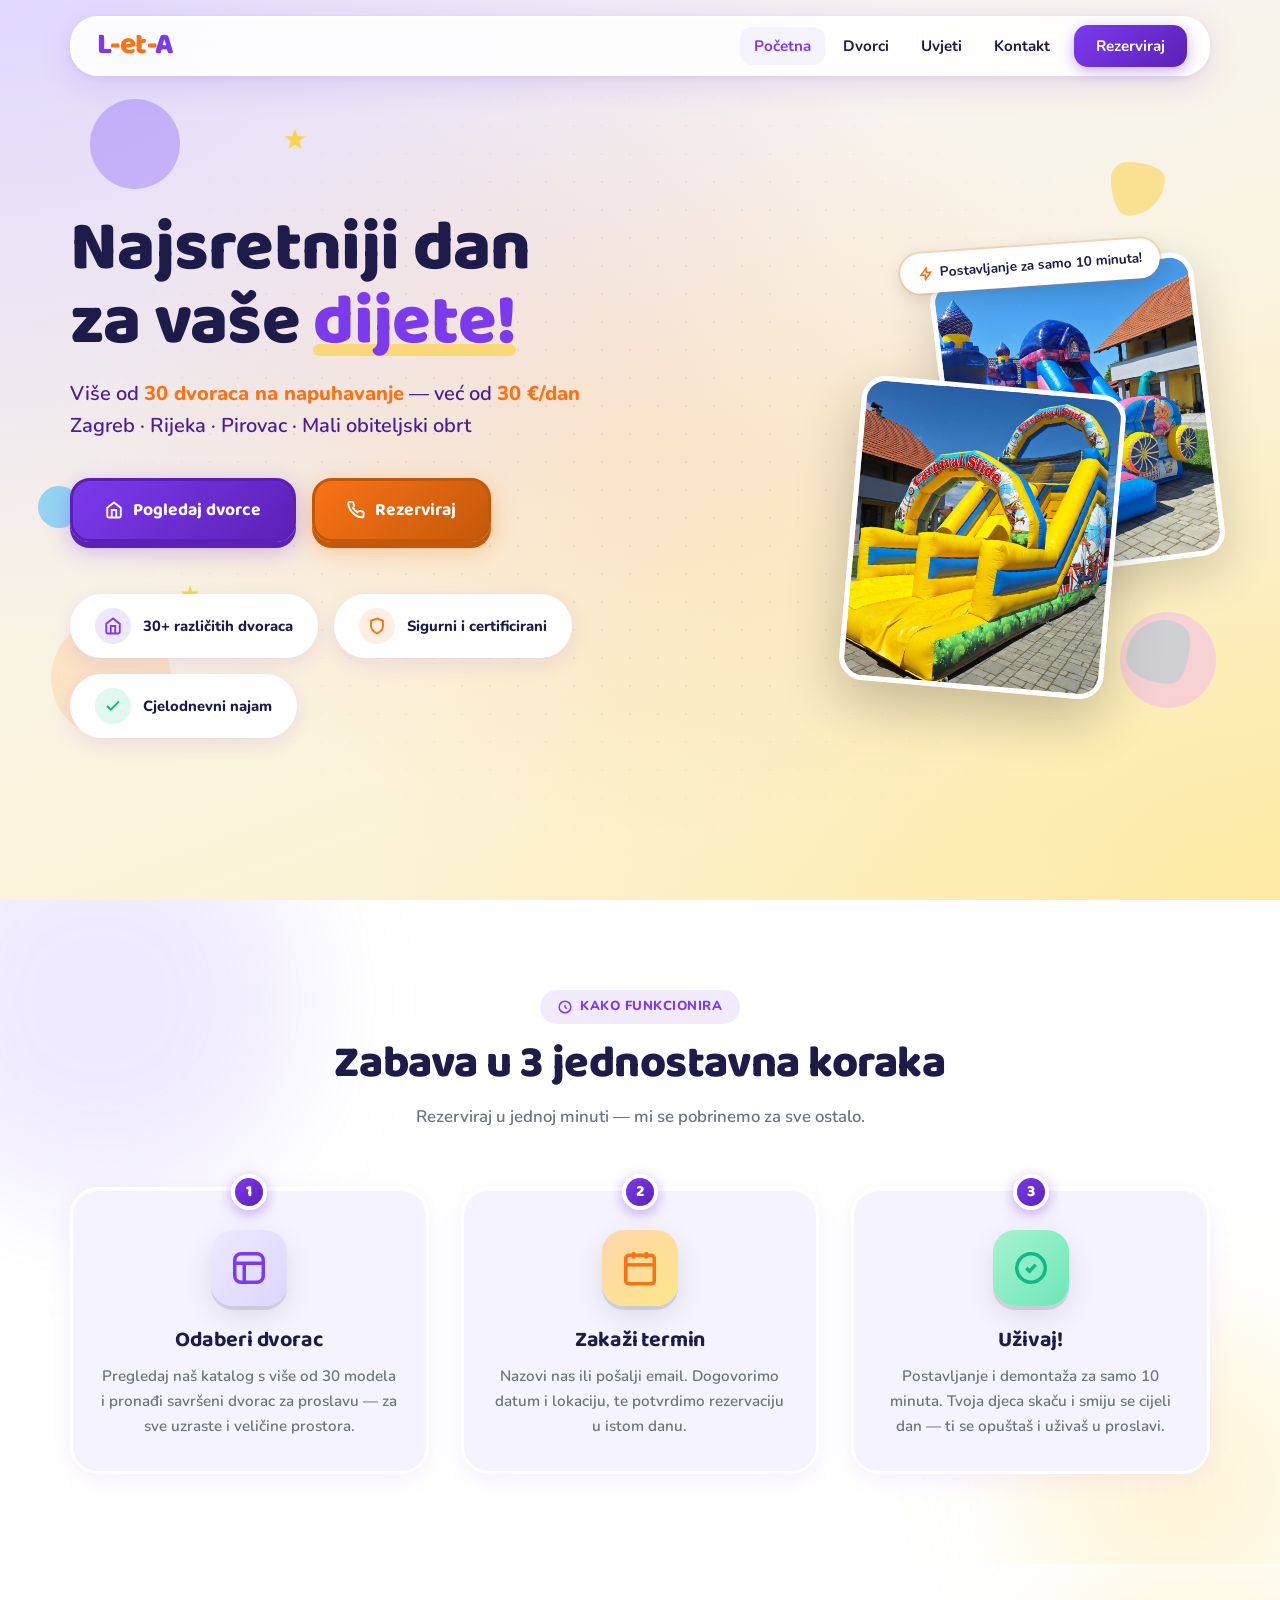
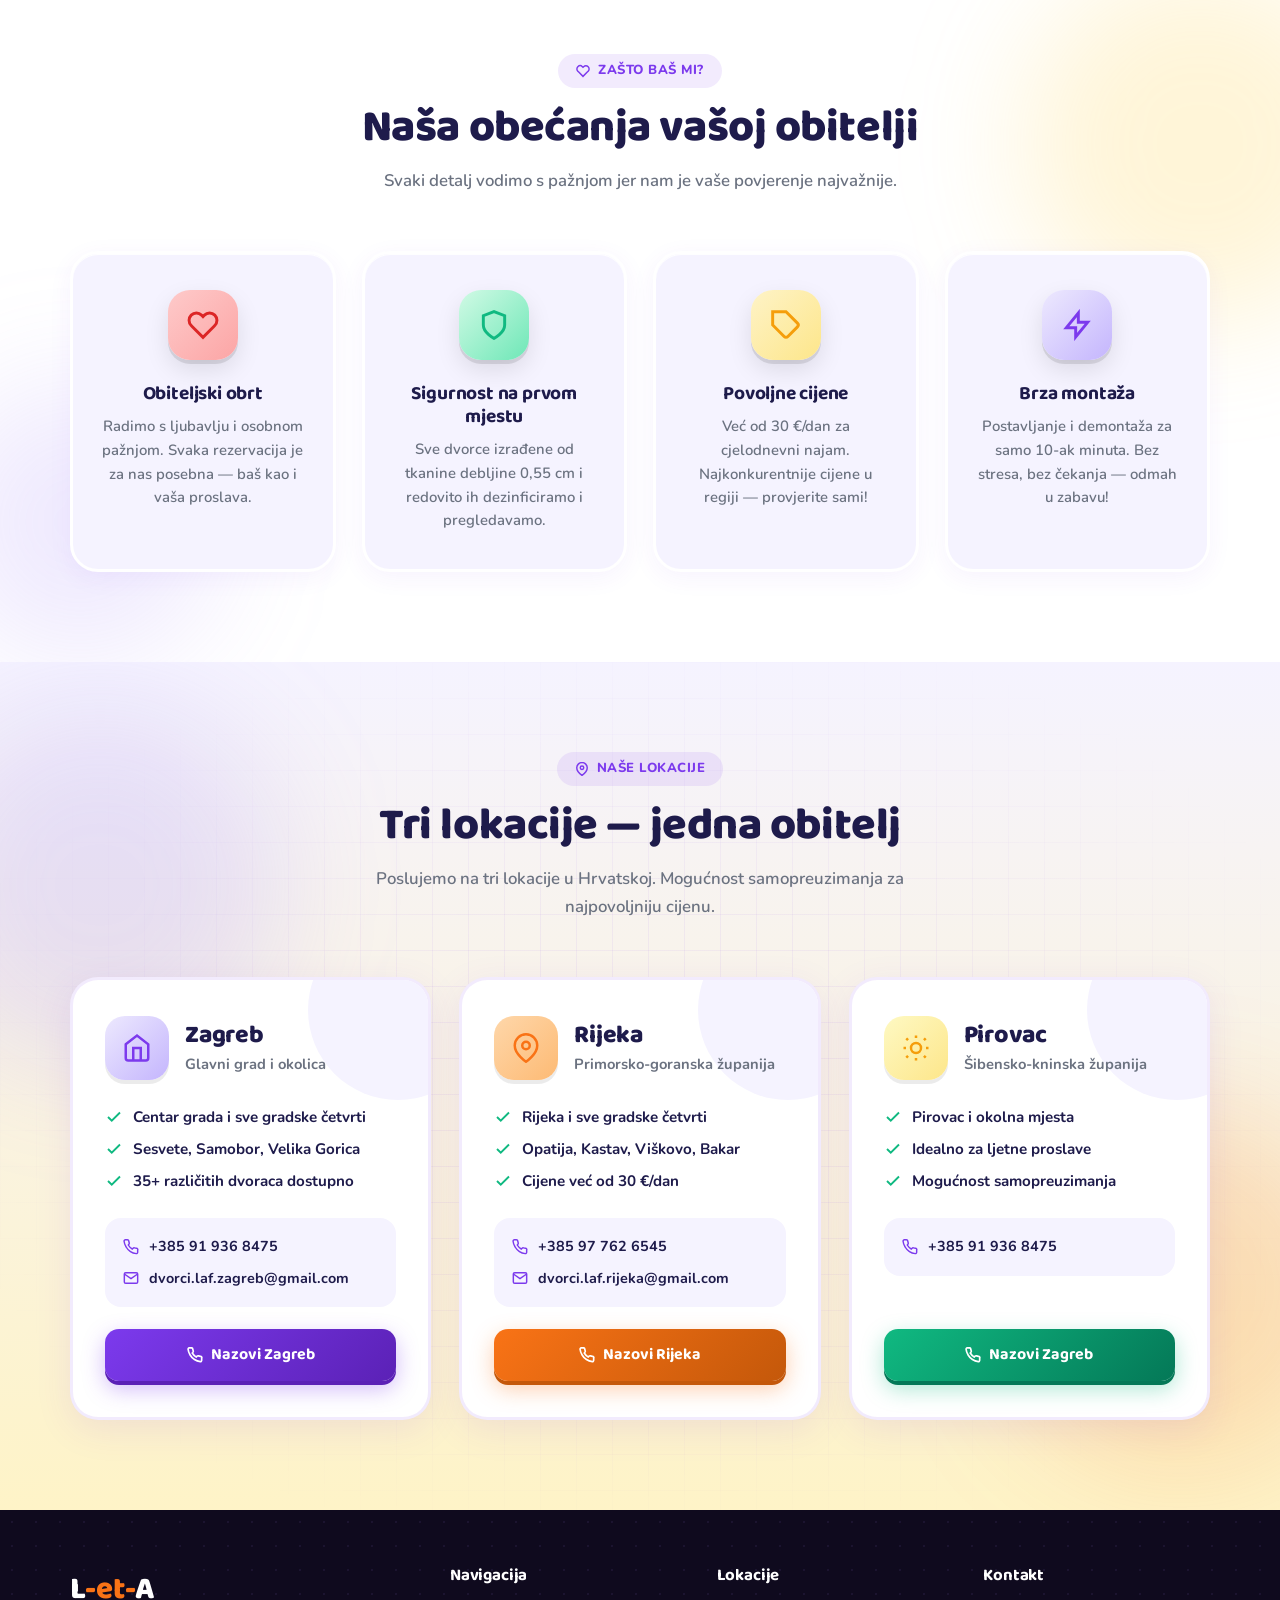
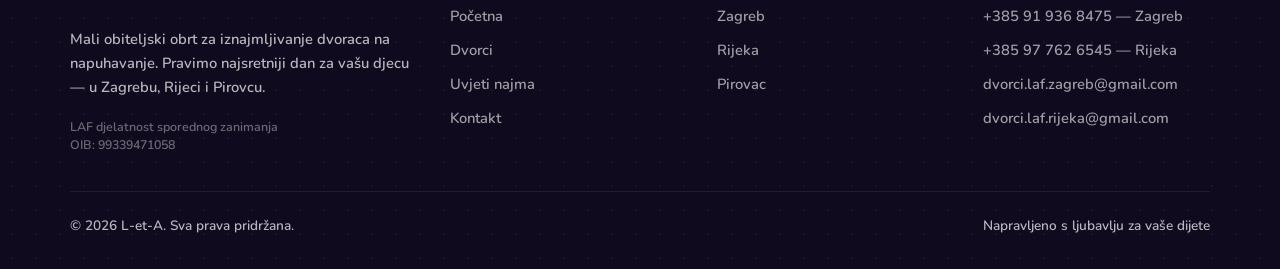
==== index.html @ 9a1b4972 "dodana stranica na GitHub" ====
<!DOCTYPE html>
<html lang="hr">
<head>
  <meta charset="UTF-8" />
  <meta name="viewport" content="width=device-width, initial-scale=1.0, viewport-fit=cover" />
  <meta name="theme-color" content="#7C3AED" />
  <title>L-et-A — Dvorci na napuhavanje | Zagreb · Rijeka · Pirovac</title>
  <meta name="description" content="Najam dvoraca na napuhavanje od 30€/dan. Više od 30 modela. Postavljanje za 10 minuta. Zagreb, Rijeka i Pirovac." />
  <link rel="preconnect" href="https://fonts.googleapis.com" />
  <link rel="preconnect" href="https://fonts.gstatic.com" crossorigin />
  <link href="https://fonts.googleapis.com/css2?family=Baloo+2:wght@500;600;700;800&family=Nunito:wght@400;500;600;700;800&display=swap&subset=latin-ext" rel="stylesheet" />
  <link rel="stylesheet" href="css/style.css" />
</head>
<body>

  <!-- ─── NAVBAR ─── -->
  <nav class="navbar" id="navbar" aria-label="Glavna navigacija">
    <a href="index.html" class="nav-logo">L<span>-et-</span>A</a>
    <ul class="nav-links" id="navLinks">
      <li><a href="index.html" class="active">Početna</a></li>
      <li><a href="katalog.html">Dvorci</a></li>
      <li><a href="uvjeti.html">Uvjeti</a></li>
      <li><a href="kontakt.html">Kontakt</a></li>
      <li><a href="#footer" class="btn-nav">Rezerviraj</a></li>
    </ul>
    <button class="hamburger" id="hamburger" aria-label="Otvori izbornik" aria-expanded="false" aria-controls="navLinks">
      <span></span><span></span><span></span>
    </button>
  </nav>

  <!-- ─── HERO ─── -->
  <section class="hero" id="pocetna">
    <div class="shape shape-1"></div>
    <div class="shape shape-2"></div>
    <div class="shape shape-3"></div>
    <div class="shape shape-4"></div>
    <div class="shape shape-5"></div>
    <div class="shape shape-6"></div>
    <div class="star" style="top:14%;left:22%;animation-delay:0.3s">
      <svg width="26" height="26" viewBox="0 0 24 24"><path d="M12 2l2.4 7.4H22l-6.2 4.5 2.4 7.4L12 17 5.8 21.3l2.4-7.4L2 9.4h7.6z"/></svg>
    </div>
    <div class="star" style="top:28%;right:19%;animation-delay:1.2s">
      <svg width="18" height="18" viewBox="0 0 24 24"><path d="M12 2l2.4 7.4H22l-6.2 4.5 2.4 7.4L12 17 5.8 21.3l2.4-7.4L2 9.4h7.6z"/></svg>
    </div>
    <div class="star" style="bottom:32%;left:14%;animation-delay:0.8s">
      <svg width="22" height="22" viewBox="0 0 24 24"><path d="M12 2l2.4 7.4H22l-6.2 4.5 2.4 7.4L12 17 5.8 21.3l2.4-7.4L2 9.4h7.6z"/></svg>
    </div>
    <div class="star" style="top:60%;right:24%;animation-delay:1.7s">
      <svg width="16" height="16" viewBox="0 0 24 24"><path d="M12 2l2.4 7.4H22l-6.2 4.5 2.4 7.4L12 17 5.8 21.3l2.4-7.4L2 9.4h7.6z"/></svg>
    </div>

    <div class="hero-layout">

      <div class="hero-content fade-up">
        <h1>Najsretniji dan<br>za vaše <span class="accent">dijete!</span></h1>
        <p>Više od <strong>30 dvoraca na napuhavanje</strong> — već od <strong>30 €/dan</strong><br>Zagreb · Rijeka · Pirovac · Mali obiteljski obrt</p>
        <div class="hero-btns">
          <a href="katalog.html" class="btn-primary">
            <svg width="18" height="18" viewBox="0 0 24 24" fill="none" stroke="currentColor" stroke-width="2.5"><path d="M3 9l9-7 9 7v11a2 2 0 0 1-2 2H5a2 2 0 0 1-2-2z"/><polyline points="9 22 9 12 15 12 15 22"/></svg>
            Pogledaj dvorce
          </a>
          <a href="kontakt.html" class="btn-secondary">
            <svg width="18" height="18" viewBox="0 0 24 24" fill="none" stroke="currentColor" stroke-width="2.5"><path d="M22 16.92v3a2 2 0 0 1-2.18 2 19.79 19.79 0 0 1-8.63-3.07A19.5 19.5 0 0 1 4.69 12 19.79 19.79 0 0 1 1.61 3.41 2 2 0 0 1 3.6 1.21h3a2 2 0 0 1 2 1.72 12.84 12.84 0 0 0 .7 2.81 2 2 0 0 1-.45 2.11L7.91 9a16 16 0 0 0 6 6l1.27-1.27a2 2 0 0 1 2.11-.45 12.84 12.84 0 0 0 2.81.7A2 2 0 0 1 22 16.92z"/></svg>
            Rezerviraj
          </a>
        </div>
        <div class="hero-stats">
          <div class="stat-pill">
            <div class="stat-icon" style="background:rgba(124,58,237,0.12)">
              <svg width="18" height="18" viewBox="0 0 24 24" fill="none" stroke="#7C3AED" stroke-width="2.5"><path d="M3 9l9-7 9 7v11a2 2 0 0 1-2 2H5a2 2 0 0 1-2-2z"/><polyline points="9 22 9 12 15 12 15 22"/></svg>
            </div>
            30+ različitih dvoraca
          </div>
          <div class="stat-pill">
            <div class="stat-icon" style="background:rgba(249,115,22,0.12)">
              <svg width="18" height="18" viewBox="0 0 24 24" fill="none" stroke="#F97316" stroke-width="2.5"><path d="M12 22s8-4 8-10V5l-8-3-8 3v7c0 6 8 10 8 10z"/></svg>
            </div>
            Sigurni i certificirani
          </div>
          <div class="stat-pill">
            <div class="stat-icon" style="background:rgba(16,185,129,0.12)">
              <svg width="18" height="18" viewBox="0 0 24 24" fill="none" stroke="#10B981" stroke-width="2.5"><polyline points="20 6 9 17 4 12"/></svg>
            </div>
            Cjelodnevni najam
          </div>
        </div>
      </div>

      <div class="hero-imgs fade-up" style="transition-delay:0.15s">
        <div class="hero-img-stack">
          <img src="images/hero/dvorac_16_02.jpg" class="hero-img hero-img-back" alt="Dvorac na napuhavanje" loading="eager" />
          <img src="images/hero/dvorac_03_02.jpg" class="hero-img hero-img-front" alt="Dvorac na napuhavanje" loading="eager" />
          <div class="hero-img-badge">
            <svg viewBox="0 0 24 24" fill="none" stroke="currentColor" stroke-width="2.5"><path d="M13 10V3L4 14h7v7l9-11h-7z"/></svg>
            Postavljanje za samo 10 minuta!
          </div>
        </div>
      </div>

    </div>
  </section>

  <!-- ─── HOW IT WORKS ─── -->
  <section class="hiw" id="kako">
    <div class="blob blob-1"></div>
    <div class="blob blob-2"></div>
    <div class="section-inner">
      <div class="section-header fade-up">
        <div class="section-tag">
          <svg width="14" height="14" viewBox="0 0 24 24" fill="none" stroke="currentColor" stroke-width="2.5"><circle cx="12" cy="12" r="10"/><path d="M12 8v4l3 3"/></svg>
          Kako funkcionira
        </div>
        <h2 class="section-title">Zabava u 3 jednostavna koraka</h2>
        <p class="section-sub">Rezerviraj u jednoj minuti — mi se pobrinemo za sve ostalo.</p>
      </div>
      <div class="hiw-grid">
        <div class="hiw-card fade-up" style="transition-delay:0.05s">
          <div class="hiw-step-num">1</div>
          <div class="hiw-icon" style="background:linear-gradient(135deg,#EDE9FE,#DDD6FE)">
            <svg viewBox="0 0 24 24" fill="none" stroke="#7C3AED" stroke-width="2.2"><rect x="3" y="3" width="18" height="18" rx="4"/><path d="M3 9h18M9 21V9"/></svg>
          </div>
          <h3>Odaberi dvorac</h3>
          <p>Pregledaj naš katalog s više od 30 modela i pronađi savršeni dvorac za proslavu — za sve uzraste i veličine prostora.</p>
        </div>
        <div class="hiw-card fade-up" style="transition-delay:0.15s">
          <div class="hiw-step-num">2</div>
          <div class="hiw-icon" style="background:linear-gradient(135deg,#FED7AA,#FDE68A)">
            <svg viewBox="0 0 24 24" fill="none" stroke="#F97316" stroke-width="2.2"><rect x="3" y="4" width="18" height="18" rx="2"/><line x1="16" y1="2" x2="16" y2="6"/><line x1="8" y1="2" x2="8" y2="6"/><line x1="3" y1="10" x2="21" y2="10"/></svg>
          </div>
          <h3>Zakaži termin</h3>
          <p>Nazovi nas ili pošalji email. Dogovorimo datum i lokaciju, te potvrdimo rezervaciju u istom danu.</p>
        </div>
        <div class="hiw-card fade-up" style="transition-delay:0.25s">
          <div class="hiw-step-num">3</div>
          <div class="hiw-icon" style="background:linear-gradient(135deg,#A7F3D0,#6EE7B7)">
            <svg viewBox="0 0 24 24" fill="none" stroke="#10B981" stroke-width="2.2"><path d="M9 12l2 2 4-4m6 2a9 9 0 11-18 0 9 9 0 0118 0z"/></svg>
          </div>
          <h3>Uživaj!</h3>
          <p>Postavljanje i demontaža za samo 10 minuta. Tvoja djeca skaču i smiju se cijeli dan — ti se opuštaš i uživaš u proslavi.</p>
        </div>
      </div>
    </div>
  </section>

  <!-- ─── WHY US ─── -->
  <section class="why">
    <div class="blob blob-1"></div>
    <div class="blob blob-2"></div>
    <div class="section-inner">
      <div class="section-header fade-up">
        <div class="section-tag">
          <svg width="14" height="14" viewBox="0 0 24 24" fill="none" stroke="currentColor" stroke-width="2.5"><path d="M20.84 4.61a5.5 5.5 0 0 0-7.78 0L12 5.67l-1.06-1.06a5.5 5.5 0 0 0-7.78 7.78l1.06 1.06L12 21.23l7.78-7.78 1.06-1.06a5.5 5.5 0 0 0 0-7.78z"/></svg>
          Zašto baš mi?
        </div>
        <h2 class="section-title">Naša obećanja vašoj obitelji</h2>
        <p class="section-sub">Svaki detalj vodimo s pažnjom jer nam je vaše povjerenje najvažnije.</p>
      </div>
      <div class="why-grid">
        <div class="why-card fade-up" style="transition-delay:0.05s">
          <div class="why-icon" style="background:linear-gradient(135deg,#FECACA,#FCA5A5)">
            <svg viewBox="0 0 24 24" fill="none" stroke="#DC2626" stroke-width="2.2"><path d="M20.84 4.61a5.5 5.5 0 0 0-7.78 0L12 5.67l-1.06-1.06a5.5 5.5 0 0 0-7.78 7.78l1.06 1.06L12 21.23l7.78-7.78 1.06-1.06a5.5 5.5 0 0 0 0-7.78z"/></svg>
          </div>
          <h3>Obiteljski obrt</h3>
          <p>Radimo s ljubavlju i osobnom pažnjom. Svaka rezervacija je za nas posebna — baš kao i vaša proslava.</p>
        </div>
        <div class="why-card fade-up" style="transition-delay:0.12s">
          <div class="why-icon" style="background:linear-gradient(135deg,#D1FAE5,#6EE7B7)">
            <svg viewBox="0 0 24 24" fill="none" stroke="#10B981" stroke-width="2.2"><path d="M12 22s8-4 8-10V5l-8-3-8 3v7c0 6 8 10 8 10z"/></svg>
          </div>
          <h3>Sigurnost na prvom mjestu</h3>
          <p>Sve dvorce izrađene od tkanine debljine 0,55 cm i redovito ih dezinficiramo i pregledavamo.</p>
        </div>
        <div class="why-card fade-up" style="transition-delay:0.19s">
          <div class="why-icon" style="background:linear-gradient(135deg,#FEF3C7,#FDE68A)">
            <svg viewBox="0 0 24 24" fill="none" stroke="#F59E0B" stroke-width="2.2"><path d="M20.59 13.41l-7.17 7.17a2 2 0 0 1-2.83 0L2 12V2h10l8.59 8.59a2 2 0 0 1 0 2.82z"/><line x1="7" y1="7" x2="7.01" y2="7"/></svg>
          </div>
          <h3>Povoljne cijene</h3>
          <p>Već od 30 €/dan za cjelodnevni najam. Najkonkurentnije cijene u regiji — provjerite sami!</p>
        </div>
        <div class="why-card fade-up" style="transition-delay:0.26s">
          <div class="why-icon" style="background:linear-gradient(135deg,#EDE9FE,#C4B5FD)">
            <svg viewBox="0 0 24 24" fill="none" stroke="#7C3AED" stroke-width="2.2"><path d="M13 10V3L4 14h7v7l9-11h-7z"/></svg>
          </div>
          <h3>Brza montaža</h3>
          <p>Postavljanje i demontaža za samo 10-ak minuta. Bez stresa, bez čekanja — odmah u zabavu!</p>
        </div>
      </div>
    </div>
  </section>

  <!-- ─── SERVICE AREAS ─── -->
  <section class="areas" id="lokacije">
    <div class="blob blob-1"></div>
    <div class="blob blob-2"></div>
    <div class="section-inner">
      <div class="section-header fade-up">
        <div class="section-tag">
          <svg width="14" height="14" viewBox="0 0 24 24" fill="none" stroke="currentColor" stroke-width="2.5"><path d="M21 10c0 7-9 13-9 13s-9-6-9-13a9 9 0 0 1 18 0z"/><circle cx="12" cy="10" r="3"/></svg>
          Naše lokacije
        </div>
        <h2 class="section-title">Tri lokacije — jedna obitelj</h2>
        <p class="section-sub">Poslujemo na tri lokacije u Hrvatskoj. Mogućnost samopreuzimanja za najpovoljniju cijenu.</p>
      </div>
      <div class="areas-grid">

        <div class="area-card fade-up" style="transition-delay:0.05s">
          <div class="area-card-header">
            <div class="area-icon" style="background:linear-gradient(135deg,#EDE9FE,#C4B5FD)">
              <svg viewBox="0 0 24 24" fill="none" stroke="#7C3AED" stroke-width="2"><path d="M3 9l9-7 9 7v11a2 2 0 0 1-2 2H5a2 2 0 0 1-2-2z"/><polyline points="9 22 9 12 15 12 15 22"/></svg>
            </div>
            <div>
              <h3>Zagreb</h3>
              <p class="area-sub">Glavni grad i okolica</p>
            </div>
          </div>
          <ul class="area-list">
            <li><svg viewBox="0 0 24 24" fill="none" stroke="currentColor" stroke-width="2.5"><polyline points="20 6 9 17 4 12"/></svg>Centar grada i sve gradske četvrti</li>
            <li><svg viewBox="0 0 24 24" fill="none" stroke="currentColor" stroke-width="2.5"><polyline points="20 6 9 17 4 12"/></svg>Sesvete, Samobor, Velika Gorica</li>
            <li><svg viewBox="0 0 24 24" fill="none" stroke="currentColor" stroke-width="2.5"><polyline points="20 6 9 17 4 12"/></svg>35+ različitih dvoraca dostupno</li>
          </ul>
          <div class="area-contact">
            <div class="area-contact-row">
              <svg viewBox="0 0 24 24" fill="none" stroke="currentColor" stroke-width="2.2"><path d="M22 16.92v3a2 2 0 0 1-2.18 2 19.79 19.79 0 0 1-8.63-3.07A19.5 19.5 0 0 1 4.69 12 19.79 19.79 0 0 1 1.61 3.41 2 2 0 0 1 3.6 1.21h3a2 2 0 0 1 2 1.72 12.84 12.84 0 0 0 .7 2.81 2 2 0 0 1-.45 2.11L7.91 9a16 16 0 0 0 6 6l1.27-1.27a2 2 0 0 1 2.11-.45 12.84 12.84 0 0 0 2.81.7A2 2 0 0 1 22 16.92z"/></svg>
              <a href="tel:+385919368475">+385 91 936 8475</a>
            </div>
            <div class="area-contact-row">
              <svg viewBox="0 0 24 24" fill="none" stroke="currentColor" stroke-width="2.2"><path d="M4 4h16c1.1 0 2 .9 2 2v12c0 1.1-.9 2-2 2H4c-1.1 0-2-.9-2-2V6c0-1.1.9-2 2-2z"/><polyline points="22,6 12,13 2,6"/></svg>
              <a href="mailto:dvorci.laf.zagreb@gmail.com">dvorci.laf.zagreb@gmail.com</a>
            </div>
          </div>
          <a href="tel:+385919368475" class="btn-area btn-area-purple">
            <svg width="16" height="16" viewBox="0 0 24 24" fill="none" stroke="currentColor" stroke-width="2.5"><path d="M22 16.92v3a2 2 0 0 1-2.18 2 19.79 19.79 0 0 1-8.63-3.07A19.5 19.5 0 0 1 4.69 12 19.79 19.79 0 0 1 1.61 3.41 2 2 0 0 1 3.6 1.21h3a2 2 0 0 1 2 1.72 12.84 12.84 0 0 0 .7 2.81 2 2 0 0 1-.45 2.11L7.91 9a16 16 0 0 0 6 6l1.27-1.27a2 2 0 0 1 2.11-.45 12.84 12.84 0 0 0 2.81.7A2 2 0 0 1 22 16.92z"/></svg>
            Nazovi Zagreb
          </a>
        </div>

        <div class="area-card fade-up" style="transition-delay:0.15s">
          <div class="area-card-header">
            <div class="area-icon" style="background:linear-gradient(135deg,#FED7AA,#FDBA74)">
              <svg viewBox="0 0 24 24" fill="none" stroke="#F97316" stroke-width="2"><path d="M21 10c0 7-9 13-9 13s-9-6-9-13a9 9 0 0 1 18 0z"/><circle cx="12" cy="10" r="3"/></svg>
            </div>
            <div>
              <h3>Rijeka</h3>
              <p class="area-sub">Primorsko-goranska županija</p>
            </div>
          </div>
          <ul class="area-list">
            <li><svg viewBox="0 0 24 24" fill="none" stroke="currentColor" stroke-width="2.5"><polyline points="20 6 9 17 4 12"/></svg>Rijeka i sve gradske četvrti</li>
            <li><svg viewBox="0 0 24 24" fill="none" stroke="currentColor" stroke-width="2.5"><polyline points="20 6 9 17 4 12"/></svg>Opatija, Kastav, Viškovo, Bakar</li>
            <li><svg viewBox="0 0 24 24" fill="none" stroke="currentColor" stroke-width="2.5"><polyline points="20 6 9 17 4 12"/></svg>Cijene već od 30 €/dan</li>
          </ul>
          <div class="area-contact">
            <div class="area-contact-row">
              <svg viewBox="0 0 24 24" fill="none" stroke="currentColor" stroke-width="2.2"><path d="M22 16.92v3a2 2 0 0 1-2.18 2 19.79 19.79 0 0 1-8.63-3.07A19.5 19.5 0 0 1 4.69 12 19.79 19.79 0 0 1 1.61 3.41 2 2 0 0 1 3.6 1.21h3a2 2 0 0 1 2 1.72 12.84 12.84 0 0 0 .7 2.81 2 2 0 0 1-.45 2.11L7.91 9a16 16 0 0 0 6 6l1.27-1.27a2 2 0 0 1 2.11-.45 12.84 12.84 0 0 0 2.81.7A2 2 0 0 1 22 16.92z"/></svg>
              <a href="tel:+385977626545">+385 97 762 6545</a>
            </div>
            <div class="area-contact-row">
              <svg viewBox="0 0 24 24" fill="none" stroke="currentColor" stroke-width="2.2"><path d="M4 4h16c1.1 0 2 .9 2 2v12c0 1.1-.9 2-2 2H4c-1.1 0-2-.9-2-2V6c0-1.1.9-2 2-2z"/><polyline points="22,6 12,13 2,6"/></svg>
              <a href="mailto:dvorci.laf.rijeka@gmail.com">dvorci.laf.rijeka@gmail.com</a>
            </div>
          </div>
          <a href="tel:+385977626545" class="btn-area btn-area-orange">
            <svg width="16" height="16" viewBox="0 0 24 24" fill="none" stroke="currentColor" stroke-width="2.5"><path d="M22 16.92v3a2 2 0 0 1-2.18 2 19.79 19.79 0 0 1-8.63-3.07A19.5 19.5 0 0 1 4.69 12 19.79 19.79 0 0 1 1.61 3.41 2 2 0 0 1 3.6 1.21h3a2 2 0 0 1 2 1.72 12.84 12.84 0 0 0 .7 2.81 2 2 0 0 1-.45 2.11L7.91 9a16 16 0 0 0 6 6l1.27-1.27a2 2 0 0 1 2.11-.45 12.84 12.84 0 0 0 2.81.7A2 2 0 0 1 22 16.92z"/></svg>
            Nazovi Rijeka
          </a>
        </div>

        <div class="area-card fade-up" style="transition-delay:0.25s">
          <div class="area-card-header">
            <div class="area-icon" style="background:linear-gradient(135deg,#FEF9C3,#FDE68A)">
              <svg viewBox="0 0 24 24" fill="none" stroke="#F59E0B" stroke-width="2"><circle cx="12" cy="12" r="4"/><line x1="12" y1="2" x2="12" y2="4"/><line x1="12" y1="20" x2="12" y2="22"/><line x1="4.22" y1="4.22" x2="5.64" y2="5.64"/><line x1="18.36" y1="18.36" x2="19.78" y2="19.78"/><line x1="2" y1="12" x2="4" y2="12"/><line x1="20" y1="12" x2="22" y2="12"/><line x1="4.22" y1="19.78" x2="5.64" y2="18.36"/><line x1="18.36" y1="5.64" x2="19.78" y2="4.22"/></svg>
            </div>
            <div>
              <h3>Pirovac</h3>
              <p class="area-sub">Šibensko-kninska županija</p>
            </div>
          </div>
          <ul class="area-list">
            <li><svg viewBox="0 0 24 24" fill="none" stroke="currentColor" stroke-width="2.5"><polyline points="20 6 9 17 4 12"/></svg>Pirovac i okolna mjesta</li>
            <li><svg viewBox="0 0 24 24" fill="none" stroke="currentColor" stroke-width="2.5"><polyline points="20 6 9 17 4 12"/></svg>Idealno za ljetne proslave</li>
            <li><svg viewBox="0 0 24 24" fill="none" stroke="currentColor" stroke-width="2.5"><polyline points="20 6 9 17 4 12"/></svg>Mogućnost samopreuzimanja</li>
          </ul>
          <div class="area-contact">
            <div class="area-contact-row">
              <svg viewBox="0 0 24 24" fill="none" stroke="currentColor" stroke-width="2.2"><path d="M22 16.92v3a2 2 0 0 1-2.18 2 19.79 19.79 0 0 1-8.63-3.07A19.5 19.5 0 0 1 4.69 12 19.79 19.79 0 0 1 1.61 3.41 2 2 0 0 1 3.6 1.21h3a2 2 0 0 1 2 1.72 12.84 12.84 0 0 0 .7 2.81 2 2 0 0 1-.45 2.11L7.91 9a16 16 0 0 0 6 6l1.27-1.27a2 2 0 0 1 2.11-.45 12.84 12.84 0 0 0 2.81.7A2 2 0 0 1 22 16.92z"/></svg>
              <a href="tel:+385919368475">+385 91 936 8475</a>
            </div>
          </div>
          <a href="tel:+385919368475" class="btn-area btn-area-green">
            <svg width="16" height="16" viewBox="0 0 24 24" fill="none" stroke="currentColor" stroke-width="2.5"><path d="M22 16.92v3a2 2 0 0 1-2.18 2 19.79 19.79 0 0 1-8.63-3.07A19.5 19.5 0 0 1 4.69 12 19.79 19.79 0 0 1 1.61 3.41 2 2 0 0 1 3.6 1.21h3a2 2 0 0 1 2 1.72 12.84 12.84 0 0 0 .7 2.81 2 2 0 0 1-.45 2.11L7.91 9a16 16 0 0 0 6 6l1.27-1.27a2 2 0 0 1 2.11-.45 12.84 12.84 0 0 0 2.81.7A2 2 0 0 1 22 16.92z"/></svg>
            Nazovi Zagreb
          </a>
        </div>

      </div>
    </div>
  </section>

  <!-- ─── FOOTER ─── -->
  <footer class="footer" id="footer">
    <div class="footer-inner">
      <div>
        <a href="index.html" class="footer-logo">L<span>-et-</span>A</a>
        <p class="footer-desc">Mali obiteljski obrt za iznajmljivanje dvoraca na napuhavanje. Pravimo najsretniji dan za vašu djecu — u Zagrebu, Rijeci i Pirovcu.</p>
        <p class="footer-business">LAF djelatnost sporednog zanimanja<br>OIB: 99339471058</p>
      </div>
      <div class="footer-col">
        <h4>Navigacija</h4>
        <ul class="footer-links">
          <li><a href="index.html">Početna</a></li>
          <li><a href="katalog.html">Dvorci</a></li>
          <li><a href="uvjeti.html">Uvjeti najma</a></li>
          <li><a href="kontakt.html">Kontakt</a></li>
        </ul>
      </div>
      <div class="footer-col">
        <h4>Lokacije</h4>
        <ul class="footer-links">
          <li><a href="index.html#lokacije">Zagreb</a></li>
          <li><a href="index.html#lokacije">Rijeka</a></li>
          <li><a href="index.html#lokacije">Pirovac</a></li>
        </ul>
      </div>
      <div class="footer-col">
        <h4>Kontakt</h4>
        <ul class="footer-links">
          <li><a href="tel:+385919368475">+385 91 936 8475 — Zagreb</a></li>
          <li><a href="tel:+385977626545">+385 97 762 6545 — Rijeka</a></li>
          <li><a href="mailto:dvorci.laf.zagreb@gmail.com">dvorci.laf.zagreb@gmail.com</a></li>
          <li><a href="mailto:dvorci.laf.rijeka@gmail.com">dvorci.laf.rijeka@gmail.com</a></li>
        </ul>
      </div>
    </div>
    <hr class="footer-divider" />
    <div class="footer-bottom">
      <span>© <span id="year"></span> L-et-A. Sva prava pridržana.</span>
      <span>Napravljeno s ljubavlju za vaše dijete</span>
    </div>
  </footer>

  <script src="js/script.js"></script>
  <script>document.getElementById('year').textContent = new Date().getFullYear();</script>
</body>
</html>
---- css/style.css ----
/* ═══════════════════════════════════════════════
   L-et-A — Shared Stylesheet
   Used across: index, katalog, uvjeti, kontakt
   ═══════════════════════════════════════════════ */

*, *::before, *::after { box-sizing: border-box; margin: 0; padding: 0; }

:root {
  --purple:    #7C3AED;
  --purple-l:  #A78BFA;
  --purple-d:  #5B21B6;
  --purple-xd: #4C1D95;
  --orange:    #F97316;
  --orange-d:  #C4580A;
  --yellow:    #FCD34D;
  --green:     #10B981;
  --green-l:   #6EE7B7;
  --blue:      #38BDF8;
  --pink:      #F0ABFC;
  --bg:        #F5F3FF;
  --bg-2:      #FEF3C7;
  --card-bg:   #FFFFFF;
  --text:      #1E1B4B;
  --text-2:    #4C1D95;
  --muted:     #6B7280;
  --radius:    20px;
  --radius-lg: 28px;
}

html {
  scroll-behavior: smooth;
  -webkit-text-size-adjust: 100%;
}

body {
  font-family: 'Nunito', system-ui, -apple-system, sans-serif;
  background: var(--bg);
  color: var(--text);
  overflow-x: hidden;
  -webkit-font-smoothing: antialiased;
  font-size: 16px;
  line-height: 1.5;
}

h1, h2, h3, h4, h5 {
  font-family: 'Baloo 2', 'Nunito', sans-serif;
  font-weight: 700;
  letter-spacing: -0.01em;
  line-height: 1.2;
}

img { max-width: 100%; display: block; }
button { font-family: inherit; }
a { color: inherit; }

/* ─── NAVBAR ─── */
.navbar {
  position: fixed; top: 16px; left: 50%; transform: translateX(-50%);
  width: calc(100% - 32px); max-width: 1140px;
  background: rgba(255,255,255,0.88);
  backdrop-filter: blur(18px);
  -webkit-backdrop-filter: blur(18px);
  border: 3px solid #fff;
  border-radius: var(--radius-lg);
  box-shadow: 0 8px 32px rgba(124,58,237,0.15), 0 2px 8px rgba(0,0,0,0.06);
  padding: 12px 20px 12px 24px;
  display: flex; align-items: center; justify-content: space-between;
  z-index: 100;
  transition: box-shadow 0.3s, padding 0.3s;
}
.navbar.scrolled {
  box-shadow: 0 14px 44px rgba(124,58,237,0.22), 0 2px 8px rgba(0,0,0,0.08);
  padding: 8px 20px 8px 24px;
}
.nav-logo {
  font-family: 'Baloo 2', sans-serif;
  font-size: 1.85rem; font-weight: 800;
  color: var(--purple);
  text-decoration: none;
  letter-spacing: -0.02em;
  line-height: 1;
}
.nav-logo span { color: var(--orange); }
.nav-links {
  display: flex; align-items: center; gap: 4px;
  list-style: none;
}
.nav-links a {
  text-decoration: none; color: var(--text);
  font-weight: 700; font-size: 0.95rem;
  padding: 9px 14px; border-radius: 12px;
  transition: background 0.2s, color 0.2s;
  cursor: pointer;
  white-space: nowrap;
}
.nav-links a:hover,
.nav-links a.active { background: var(--bg); color: var(--purple); }
.nav-links .btn-nav {
  background: linear-gradient(135deg, var(--purple), var(--purple-d));
  color: #fff !important;
  border-radius: 14px;
  padding: 11px 22px;
  box-shadow: 0 4px 14px rgba(124,58,237,0.4);
  transition: transform 0.2s ease-out, box-shadow 0.2s;
  margin-left: 6px;
}
.nav-links .btn-nav:hover {
  background: linear-gradient(135deg, var(--purple-d), var(--purple-xd));
  color: #fff !important;
  transform: translateY(-2px);
  box-shadow: 0 8px 22px rgba(124,58,237,0.5);
}
.hamburger {
  display: none; flex-direction: column; gap: 5px;
  cursor: pointer; padding: 10px; background: none; border: none;
}
.hamburger span {
  width: 24px; height: 3px;
  background: var(--purple); border-radius: 3px;
  transition: all 0.3s;
}
.hamburger.open span:nth-child(1) { transform: translateY(8px) rotate(45deg); }
.hamburger.open span:nth-child(2) { opacity: 0; }
.hamburger.open span:nth-child(3) { transform: translateY(-8px) rotate(-45deg); }

/* ─── HERO ─── */
.hero {
  min-height: 100vh;
  background:
    radial-gradient(ellipse at top left, rgba(167,139,250,0.25), transparent 50%),
    radial-gradient(ellipse at bottom right, rgba(252,211,77,0.3), transparent 50%),
    radial-gradient(ellipse at center, rgba(249,115,22,0.12), transparent 60%),
    linear-gradient(160deg, #F5F3FF 0%, #FEF3C7 100%);
  display: flex; align-items: center; justify-content: center;
  position: relative; overflow: hidden;
  padding: 130px 24px 80px;
}
.hero::before {
  content: ''; position: absolute; inset: 0;
  background-image: radial-gradient(circle, rgba(124,58,237,0.1) 1.5px, transparent 1.5px);
  background-size: 28px 28px;
  mask-image: radial-gradient(ellipse at center, #000 30%, transparent 70%);
  -webkit-mask-image: radial-gradient(ellipse at center, #000 30%, transparent 70%);
  pointer-events: none;
}
.hero-content {
  text-align: center; max-width: 760px;
  position: relative; z-index: 2;
}
.hero-badge {
  display: inline-flex; align-items: center; gap: 8px;
  background: #fff;
  border: 3px solid var(--yellow);
  border-radius: 50px;
  padding: 9px 22px;
  font-weight: 800; font-size: 0.9rem;
  color: var(--text);
  box-shadow: 0 6px 20px rgba(252,211,77,0.45);
  margin-bottom: 28px;
  animation: float 3s ease-in-out infinite;
}
.hero-badge svg { width: 18px; height: 18px; color: var(--orange); }
.hero h1 {
  font-size: clamp(2.4rem, 6.5vw, 4.4rem);
  font-weight: 800;
  line-height: 1.05;
  color: var(--text);
  margin-bottom: 18px;
}
.hero h1 .accent {
  color: var(--purple);
  position: relative;
  display: inline-block;
}
.hero h1 .accent::after {
  content: '';
  position: absolute; left: 0; right: 0; bottom: 4px;
  height: 12px;
  background: var(--yellow);
  border-radius: 8px;
  z-index: -1;
  opacity: 0.7;
}
.hero p {
  font-size: clamp(1.05rem, 2.4vw, 1.25rem);
  color: var(--text-2); font-weight: 600;
  margin-bottom: 36px; line-height: 1.6;
}
.hero p strong { color: var(--orange); font-weight: 800; }
.hero-btns {
  display: flex; gap: 16px; justify-content: center; flex-wrap: wrap;
}

.btn-primary, .btn-secondary {
  display: inline-flex; align-items: center; gap: 10px;
  text-decoration: none;
  font-family: 'Baloo 2', sans-serif;
  font-size: 1.1rem; font-weight: 700;
  padding: 16px 32px; border-radius: var(--radius);
  transition: transform 0.15s ease-out, box-shadow 0.15s ease-out;
  cursor: pointer;
  border: none;
  min-height: 56px;
  white-space: nowrap;
}
.btn-primary {
  background: linear-gradient(135deg, var(--purple), var(--purple-d));
  color: #fff;
  border: 3px solid var(--purple-d);
  box-shadow: 0 6px 0 var(--purple-d), 0 8px 24px rgba(124,58,237,0.35);
}
.btn-primary:hover { transform: translateY(-3px); box-shadow: 0 9px 0 var(--purple-d), 0 12px 32px rgba(124,58,237,0.45); }
.btn-primary:active { transform: translateY(2px); box-shadow: 0 3px 0 var(--purple-d), 0 4px 16px rgba(124,58,237,0.3); }
.btn-secondary {
  background: linear-gradient(135deg, var(--orange), var(--orange-d));
  color: #fff;
  border: 3px solid var(--orange-d);
  box-shadow: 0 6px 0 var(--orange-d), 0 8px 24px rgba(249,115,22,0.35);
}
.btn-secondary:hover { transform: translateY(-3px); box-shadow: 0 9px 0 var(--orange-d), 0 12px 32px rgba(249,115,22,0.45); }
.btn-secondary:active { transform: translateY(2px); box-shadow: 0 3px 0 var(--orange-d), 0 4px 16px rgba(249,115,22,0.3); }

.hero-stats {
  display: flex; gap: 16px; justify-content: center; flex-wrap: wrap;
  margin-top: 52px;
}
.stat-pill {
  background: #fff;
  border: 3px solid #fff;
  border-radius: 50px;
  padding: 11px 22px;
  display: flex; align-items: center; gap: 12px;
  font-weight: 800; font-size: 0.92rem;
  box-shadow: 0 6px 20px rgba(124,58,237,0.12);
  color: var(--text);
}
.stat-pill .stat-icon {
  width: 36px; height: 36px; border-radius: 50%;
  display: flex; align-items: center; justify-content: center;
  flex-shrink: 0;
}

/* Floating shapes */
.shape {
  position: absolute; border-radius: 50%;
  opacity: 0.55; pointer-events: none;
  filter: blur(0.5px);
}
.shape-1 { width:90px;height:90px; background:var(--purple-l); top:11%; left:7%; animation: float 6s ease-in-out infinite; }
.shape-2 { width:54px;height:54px; background:var(--yellow); top:18%; right:9%; animation: float 4.5s ease-in-out infinite 1s; border-radius: 30% 70% 70% 30% / 30% 30% 70% 70%; }
.shape-3 { width:120px;height:120px; background:#FED7AA; bottom:18%; left:4%; animation: float 7s ease-in-out infinite 0.5s; }
.shape-4 { width:64px;height:64px; background:var(--green-l); opacity:0.45; bottom:24%; right:7%; animation: float 5s ease-in-out infinite 2s; border-radius: 60% 40% 30% 70% / 60% 30% 70% 40%; }
.shape-5 { width:42px;height:42px; background:var(--blue); opacity:0.5; top:54%; left:3%; animation: float 5.5s ease-in-out infinite 1.5s; }
.shape-6 { width:96px;height:96px; background:var(--pink); top:68%; right:5%; animation: float 6.5s ease-in-out infinite 0.8s; opacity:0.4; }
.star { position: absolute; pointer-events: none; animation: twinkle 3s ease-in-out infinite; }
.star svg { fill: var(--yellow); }

@keyframes float {
  0%, 100% { transform: translateY(0) rotate(0deg); }
  50% { transform: translateY(-18px) rotate(8deg); }
}
@keyframes twinkle {
  0%, 100% { opacity: 0.85; transform: scale(1) rotate(0deg); }
  50% { opacity: 0.4; transform: scale(0.85) rotate(20deg); }
}

/* ─── PAGE HEADER (used on subpages: catalog, terms, contact) ─── */
.page-header {
  padding: 150px 24px 70px;
  text-align: center;
  background:
    radial-gradient(ellipse at top left, rgba(167,139,250,0.22), transparent 50%),
    radial-gradient(ellipse at bottom right, rgba(252,211,77,0.25), transparent 50%),
    linear-gradient(160deg, #F5F3FF 0%, #FEF3C7 100%);
  position: relative;
  overflow: hidden;
}
.page-header::before {
  content: ''; position: absolute; inset: 0;
  background-image: radial-gradient(circle, rgba(124,58,237,0.1) 1.5px, transparent 1.5px);
  background-size: 28px 28px;
  mask-image: radial-gradient(ellipse at center, #000 30%, transparent 70%);
  -webkit-mask-image: radial-gradient(ellipse at center, #000 30%, transparent 70%);
  pointer-events: none;
}
.page-header-inner {
  max-width: 800px; margin: 0 auto;
  position: relative; z-index: 2;
}
.page-header h1 {
  font-size: clamp(2.2rem, 5.5vw, 3.6rem);
  font-weight: 800;
  margin-bottom: 16px;
}
.page-header h1 .accent { color: var(--purple); }
.page-header p {
  font-size: clamp(1rem, 2.2vw, 1.2rem);
  color: var(--text-2); font-weight: 600;
  line-height: 1.6;
}
.breadcrumb {
  display: inline-flex; align-items: center; gap: 8px;
  background: #fff;
  border: 3px solid var(--yellow);
  border-radius: 50px;
  padding: 8px 20px;
  font-size: 0.85rem; font-weight: 800;
  color: var(--text);
  box-shadow: 0 6px 20px rgba(252,211,77,0.4);
  margin-bottom: 22px;
  text-decoration: none;
}
.breadcrumb svg { width: 14px; height: 14px; color: var(--purple); }
.breadcrumb a { text-decoration: none; color: var(--purple); }

/* ─── SECTION COMMON ─── */
section { padding: 90px 24px; position: relative; }
.section-inner { max-width: 1140px; margin: 0 auto; position: relative; z-index: 2; }
.section-tag {
  display: inline-flex; align-items: center; gap: 8px;
  background: rgba(124,58,237,0.1);
  color: var(--purple);
  font-weight: 800; font-size: 0.82rem;
  padding: 7px 18px; border-radius: 50px;
  margin-bottom: 14px; text-transform: uppercase; letter-spacing: 0.5px;
}
.section-title {
  font-size: clamp(1.9rem, 4.5vw, 2.8rem);
  font-weight: 800; color: var(--text);
  margin-bottom: 14px; line-height: 1.15;
}
.section-sub {
  font-size: 1.05rem; color: var(--muted);
  font-weight: 600; max-width: 600px;
  line-height: 1.65;
}
.section-header {
  margin-bottom: 56px;
  text-align: center;
  display: flex; flex-direction: column; align-items: center;
}

/* Blob decorations */
.blob {
  position: absolute; border-radius: 50%;
  filter: blur(60px);
  pointer-events: none;
  z-index: 0;
}

/* Fade-in */
.fade-up {
  opacity: 0;
  transform: translateY(32px);
  transition: opacity 0.7s ease, transform 0.7s ease;
}
.fade-up.visible { opacity: 1; transform: translateY(0); }
@media (prefers-reduced-motion: reduce) {
  .fade-up { opacity: 1; transform: none; transition: none; }
  .shape, .star, .hero-badge { animation: none !important; }
  html { scroll-behavior: auto; }
}

/* ─── HOW IT WORKS ─── */
.hiw { background: #fff; overflow: hidden; }
.hiw .blob-1 { width: 400px; height: 400px; background: rgba(167,139,250,0.18); top: -100px; left: -100px; }
.hiw .blob-2 { width: 320px; height: 320px; background: rgba(252,211,77,0.2); bottom: -80px; right: -60px; }
.hiw-grid {
  display: grid;
  grid-template-columns: repeat(auto-fit, minmax(260px, 1fr));
  gap: 32px;
}
.hiw-card {
  background: var(--bg);
  border: 3px solid #fff;
  border-radius: var(--radius-lg);
  padding: 40px 28px 32px;
  text-align: center;
  box-shadow: 0 6px 24px rgba(124,58,237,0.08), inset 0 1px 0 rgba(255,255,255,0.9);
  transition: transform 0.25s ease-out, box-shadow 0.25s;
  position: relative;
}
.hiw-card:hover {
  transform: translateY(-8px);
  box-shadow: 0 18px 44px rgba(124,58,237,0.18), inset 0 1px 0 rgba(255,255,255,0.9);
}
.hiw-step-num {
  position: absolute; top: -16px; left: 50%; transform: translateX(-50%);
  background: linear-gradient(135deg, var(--purple), var(--purple-d));
  color: #fff; font-family: 'Baloo 2', sans-serif;
  font-size: 1rem; font-weight: 800;
  width: 36px; height: 36px;
  border-radius: 50%; display: flex; align-items: center; justify-content: center;
  border: 4px solid #fff;
  box-shadow: 0 4px 14px rgba(124,58,237,0.4);
}
.hiw-icon {
  width: 76px; height: 76px; border-radius: 22px;
  display: flex; align-items: center; justify-content: center;
  margin: 0 auto 22px;
  box-shadow: 0 4px 0 rgba(0,0,0,0.1), 0 10px 28px rgba(0,0,0,0.1);
}
.hiw-icon svg { width: 38px; height: 38px; }
.hiw-card h3 { font-size: 1.35rem; font-weight: 700; margin-bottom: 10px; color: var(--text); }
.hiw-card p { color: var(--muted); font-size: 0.95rem; line-height: 1.65; font-weight: 600; }

/* ─── CATALOG ─── */
.catalog { background: var(--bg); overflow: hidden; }
.catalog::before {
  content: ''; position: absolute; inset: 0;
  background-image: radial-gradient(circle, rgba(124,58,237,0.12) 1.5px, transparent 1.5px);
  background-size: 28px 28px;
  opacity: 0.6;
  pointer-events: none;
}
.catalog .blob-1 { width: 380px; height: 380px; background: rgba(249,115,22,0.18); top: 10%; right: -120px; }
.catalog .blob-2 { width: 320px; height: 320px; background: rgba(167,139,250,0.2); bottom: 5%; left: -80px; }

.catalog-grid {
  display: grid;
  grid-template-columns: repeat(auto-fill, minmax(270px, 1fr));
  gap: 26px;
}
.catalog-card {
  border-radius: var(--radius-lg);
  border: 3px solid rgba(255,255,255,0.65);
  padding: 0;
  color: #fff;
  box-shadow: 0 8px 0 rgba(0,0,0,0.13), 0 18px 40px rgba(0,0,0,0.15);
  transition: transform 0.25s ease-out, box-shadow 0.25s;
  cursor: pointer; position: relative; overflow: hidden;
  display: flex; flex-direction: column;
}
.catalog-card:hover {
  transform: translateY(-10px);
  box-shadow: 0 18px 0 rgba(0,0,0,0.13), 0 30px 60px rgba(0,0,0,0.2);
}
.catalog-card-1 { background: linear-gradient(145deg, #8B5CF6, #5B21B6); }
.catalog-card-2 { background: linear-gradient(145deg, #F97316, #C4580A); }
.catalog-card-3 { background: linear-gradient(145deg, #10B981, #059669); }
.catalog-card-4 { background: linear-gradient(145deg, #0EA5E9, #0369A1); }
.catalog-card-5 { background: linear-gradient(145deg, #EC4899, #BE185D); }
.catalog-card-6 { background: linear-gradient(145deg, #F59E0B, #B45309); }

/* Image area on cards (for when user adds photos) */
.catalog-image {
  width: 100%;
  aspect-ratio: 4/3;
  background: rgba(255,255,255,0.15);
  position: relative;
  overflow: hidden;
  display: flex; align-items: center; justify-content: center;
}
.catalog-image img {
  width: 100%; height: 100%; object-fit: cover;
}
.catalog-image-placeholder {
  display: flex; flex-direction: column; align-items: center; gap: 6px;
  color: rgba(255,255,255,0.7);
  font-size: 0.78rem; font-weight: 700;
}
.catalog-image-placeholder svg { width: 44px; height: 44px; opacity: 0.7; }

.catalog-body {
  padding: 24px 24px 22px;
  display: flex; flex-direction: column; flex: 1;
  position: relative;
}
.catalog-tag {
  position: absolute; top: 12px; right: 12px;
  background: rgba(255,255,255,0.92);
  color: var(--purple-d);
  font-size: 0.7rem; font-weight: 800;
  padding: 5px 12px; border-radius: 20px;
  text-transform: uppercase; letter-spacing: 0.5px;
  z-index: 3;
  box-shadow: 0 2px 8px rgba(0,0,0,0.15);
}
.catalog-card h3 { font-size: 1.35rem; font-weight: 700; margin-bottom: 14px; }
.catalog-meta {
  display: flex; flex-direction: column; gap: 8px;
  margin-bottom: 18px;
}
.catalog-meta-item {
  display: flex; align-items: center; gap: 8px;
  font-size: 0.88rem; font-weight: 700;
  opacity: 0.95;
}
.catalog-meta-item svg { width: 16px; height: 16px; flex-shrink: 0; opacity: 0.85; }
.catalog-price-row {
  display: flex; align-items: baseline; gap: 6px;
  margin-bottom: 4px;
}
.catalog-price {
  font-family: 'Baloo 2', sans-serif;
  font-size: 2.1rem; font-weight: 800;
  line-height: 1;
}
.catalog-price-unit { font-size: 1rem; font-weight: 600; opacity: 0.9; }
.catalog-price-sub { font-size: 0.78rem; opacity: 0.85; font-weight: 700; margin-bottom: 18px; }
.btn-catalog {
  display: block; text-align: center; text-decoration: none;
  background: rgba(255,255,255,0.25);
  border: 2px solid rgba(255,255,255,0.55);
  color: #fff; font-family: 'Baloo 2', sans-serif;
  font-size: 1rem; font-weight: 700;
  padding: 13px 20px; border-radius: 14px;
  transition: background 0.2s, transform 0.15s;
  cursor: pointer;
  margin-top: auto;
}
.btn-catalog:hover { background: #fff; color: var(--purple); transform: scale(1.02); }

/* Catalog filter chips */
.catalog-filters {
  display: flex; flex-wrap: wrap; gap: 10px;
  justify-content: center;
  margin-bottom: 44px;
}
.filter-chip {
  background: #fff;
  border: 3px solid var(--bg);
  color: var(--text);
  font-family: 'Baloo 2', sans-serif;
  font-size: 0.92rem; font-weight: 700;
  padding: 10px 20px; border-radius: 50px;
  cursor: pointer;
  transition: all 0.2s;
  box-shadow: 0 4px 14px rgba(124,58,237,0.08);
  min-height: 44px;
}
.filter-chip:hover { transform: translateY(-2px); box-shadow: 0 6px 18px rgba(124,58,237,0.15); }
.filter-chip.active {
  background: linear-gradient(135deg, var(--purple), var(--purple-d));
  color: #fff;
  border-color: var(--purple-d);
  box-shadow: 0 4px 14px rgba(124,58,237,0.4);
}

.catalog-empty {
  grid-column: 1 / -1;
  text-align: center;
  padding: 60px 20px;
  color: var(--muted);
  font-weight: 700;
}

.catalog-cta { text-align: center; margin-top: 48px; }
.catalog-cta-note { font-size: 0.95rem; color: var(--muted); font-weight: 700; margin-bottom: 16px; }
.catalog-cta-note strong { color: var(--purple); }
.btn-outline {
  display: inline-flex; align-items: center; gap: 10px;
  background: #fff;
  color: var(--purple);
  text-decoration: none;
  font-family: 'Baloo 2', sans-serif;
  font-size: 1.05rem; font-weight: 700;
  padding: 14px 28px;
  border-radius: var(--radius);
  border: 3px solid var(--purple);
  box-shadow: 0 5px 0 var(--purple), 0 8px 20px rgba(124,58,237,0.2);
  transition: transform 0.15s, box-shadow 0.15s;
  cursor: pointer;
  min-height: 52px;
}
.btn-outline:hover { transform: translateY(-3px); box-shadow: 0 8px 0 var(--purple), 0 12px 28px rgba(124,58,237,0.3); }

/* ─── WHY US ─── */
.why { background: #fff; overflow: hidden; }
.why .blob-1 { width: 360px; height: 360px; background: rgba(252,211,77,0.22); top: 0; right: -100px; }
.why .blob-2 { width: 280px; height: 280px; background: rgba(167,139,250,0.18); bottom: 0; left: -60px; }
.why-grid {
  display: grid;
  grid-template-columns: repeat(auto-fit, minmax(220px, 1fr));
  gap: 26px;
}
.why-card {
  background: var(--bg);
  border: 3px solid #fff;
  border-radius: var(--radius-lg);
  padding: 36px 26px;
  text-align: center;
  box-shadow: 0 6px 24px rgba(124,58,237,0.06), inset 0 1px 0 rgba(255,255,255,0.95);
  transition: transform 0.25s ease-out, box-shadow 0.25s;
}
.why-card:hover {
  transform: translateY(-8px);
  box-shadow: 0 18px 44px rgba(124,58,237,0.14), inset 0 1px 0 rgba(255,255,255,0.95);
}
.why-icon {
  width: 70px; height: 70px; border-radius: 22px;
  display: flex; align-items: center; justify-content: center;
  margin: 0 auto 22px;
  box-shadow: 0 4px 0 rgba(0,0,0,0.1), 0 10px 24px rgba(0,0,0,0.1);
}
.why-icon svg { width: 32px; height: 32px; }
.why-card h3 { font-size: 1.2rem; font-weight: 700; margin-bottom: 10px; }
.why-card p { color: var(--muted); font-size: 0.93rem; line-height: 1.6; font-weight: 600; }

/* ─── AREAS ─── */
.areas {
  background: linear-gradient(180deg, var(--bg) 0%, #FEF3C7 100%);
  overflow: hidden;
}
.areas::before {
  content: ''; position: absolute; inset: 0;
  background-image:
    linear-gradient(rgba(124,58,237,0.06) 1px, transparent 1px),
    linear-gradient(90deg, rgba(124,58,237,0.06) 1px, transparent 1px);
  background-size: 36px 36px;
  mask-image: radial-gradient(ellipse at center, #000 30%, transparent 80%);
  -webkit-mask-image: radial-gradient(ellipse at center, #000 30%, transparent 80%);
  pointer-events: none;
}
.areas .blob-1 { width: 360px; height: 360px; background: rgba(167,139,250,0.2); top: 5%; left: -80px; }
.areas .blob-2 { width: 360px; height: 360px; background: rgba(249,115,22,0.18); bottom: 5%; right: -80px; }

.areas-grid {
  display: grid;
  grid-template-columns: repeat(auto-fit, minmax(290px, 1fr));
  gap: 28px;
}
.area-card {
  background: #fff;
  border: 3px solid rgba(124,58,237,0.1);
  border-radius: var(--radius-lg);
  padding: 36px 32px;
  display: flex;
  flex-direction: column;
  box-shadow: 0 10px 36px rgba(124,58,237,0.1);
  transition: transform 0.25s, box-shadow 0.25s;
  position: relative;
  overflow: hidden;
}
.area-card::before {
  content: ''; position: absolute;
  top: -60px; right: -60px;
  width: 180px; height: 180px;
  border-radius: 50%;
  background: var(--bg);
  z-index: 0;
}
.area-card > * { position: relative; z-index: 1; }
.area-card:hover {
  transform: translateY(-8px);
  box-shadow: 0 18px 50px rgba(124,58,237,0.18);
}
.area-card-header {
  display: flex; align-items: center; gap: 16px;
  margin-bottom: 26px;
}
.area-icon {
  width: 64px; height: 64px;
  border-radius: 20px;
  display: flex; align-items: center; justify-content: center;
  flex-shrink: 0;
  box-shadow: 0 4px 0 rgba(0,0,0,0.08);
}
.area-icon svg { width: 30px; height: 30px; }
.area-card h3 { font-size: 1.55rem; font-weight: 800; }
.area-card .area-sub { color: var(--muted); font-size: 0.92rem; font-weight: 700; margin-top: 2px; }
.area-list { list-style: none; margin-bottom: 26px; display: flex; flex-direction: column; gap: 10px; }
.area-list li {
  display: flex; align-items: flex-start; gap: 10px;
  font-size: 0.95rem; font-weight: 700; color: var(--text);
  line-height: 1.45;
}
.area-list li svg { width: 18px; height: 18px; color: var(--green); flex-shrink: 0; margin-top: 2px; }

.area-contact {
  display: flex; flex-direction: column; gap: 10px;
  padding: 18px;
  background: var(--bg);
  border-radius: 16px;
  margin-bottom: 22px;
}
.area-contact-row {
  display: flex; align-items: center; gap: 10px;
  font-size: 0.9rem; font-weight: 700;
  color: var(--text);
}
.area-contact-row svg { width: 16px; height: 16px; color: var(--purple); flex-shrink: 0; }
.area-contact-row a { color: var(--text); text-decoration: none; }
.area-contact-row a:hover { color: var(--purple); }

.btn-area {
  display: inline-flex; align-items: center; justify-content: center;
  gap: 8px;
  text-decoration: none; font-family: 'Baloo 2', sans-serif;
  font-size: 1rem; font-weight: 700;
  padding: 14px 26px; border-radius: 14px;
  transition: transform 0.15s, box-shadow 0.15s;
  cursor: pointer;
  width: 100%;
  min-height: 50px;
  margin-top: auto;
}
.btn-area:hover { transform: translateY(-2px); }
.btn-area-purple {
  background: linear-gradient(135deg, var(--purple), var(--purple-d));
  color: #fff;
  box-shadow: 0 4px 0 var(--purple-d), 0 8px 22px rgba(124,58,237,0.35);
}
.btn-area-purple:hover { box-shadow: 0 6px 0 var(--purple-d), 0 12px 30px rgba(124,58,237,0.45); }
.btn-area-orange {
  background: linear-gradient(135deg, var(--orange), var(--orange-d));
  color: #fff;
  box-shadow: 0 4px 0 var(--orange-d), 0 8px 22px rgba(249,115,22,0.35);
}
.btn-area-orange:hover { box-shadow: 0 6px 0 var(--orange-d), 0 12px 30px rgba(249,115,22,0.45); }
.btn-area-green {
  background: linear-gradient(135deg, var(--green), #047857);
  color: #fff;
  box-shadow: 0 4px 0 #047857, 0 8px 22px rgba(16,185,129,0.35);
}
.btn-area-green:hover { box-shadow: 0 6px 0 #047857, 0 12px 30px rgba(16,185,129,0.45); }

/* ─── CONTACT ─── */
.contact {
  background:
    radial-gradient(ellipse at top right, rgba(167,139,250,0.25), transparent 50%),
    radial-gradient(ellipse at bottom left, rgba(249,115,22,0.18), transparent 50%),
    linear-gradient(145deg, #2D1B69 0%, #1E1B4B 50%, #3B0764 100%);
  color: #fff;
  overflow: hidden;
}
.contact::before {
  content: ''; position: absolute; inset: 0;
  background-image: radial-gradient(circle, rgba(255,255,255,0.06) 1.5px, transparent 1.5px);
  background-size: 30px 30px;
  pointer-events: none;
}
.contact .section-tag { background: rgba(167,139,250,0.2); color: #C4B5FD; }
.contact .section-title { color: #fff; }
.contact .section-sub { color: rgba(255,255,255,0.7); }

.contact-grid {
  display: grid;
  grid-template-columns: 1fr 1.2fr;
  gap: 48px;
  align-items: start;
}
.contact-steps { display: flex; flex-direction: column; gap: 8px; }
.contact-steps h2 { font-size: 1.6rem; color: #fff; margin-bottom: 0; }
.contact-steps-sub { color: rgba(255,255,255,0.6); font-weight: 600; margin-bottom: 18px; }
.contact-step {
  display: flex;
  align-items: flex-start;
  gap: 18px;
  padding: 22px 20px;
  background: rgba(167,139,250,0.1);
  border: 2px solid rgba(167,139,250,0.2);
  border-radius: 18px;
  transition: background 0.2s;
}
.contact-step:hover { background: rgba(167,139,250,0.18); }
.contact-step-num {
  width: 44px;
  height: 44px;
  border-radius: 14px;
  background: linear-gradient(135deg, var(--purple), #6D28D9);
  color: #fff;
  font-family: var(--font-head);
  font-size: 1.2rem;
  font-weight: 800;
  display: flex;
  align-items: center;
  justify-content: center;
  flex-shrink: 0;
  box-shadow: 0 4px 0 rgba(0,0,0,0.15);
}
.contact-step-body h3 {
  font-size: 1.1rem;
  color: #fff;
  margin-bottom: 4px;
}
.contact-step-body p {
  font-size: 0.92rem;
  color: rgba(255,255,255,0.65);
  font-weight: 600;
  line-height: 1.5;
  margin: 0;
}
.contact-step-cta {
  margin-top: 22px;
}
.contact .btn-secondary {
  display: inline-flex;
  align-items: center;
  gap: 10px;
  padding: 16px 28px;
  background: rgba(255,255,255,0.1);
  border: 2px solid rgba(255,255,255,0.25);
  color: #fff;
  font-weight: 700;
  font-size: 1rem;
  border-radius: 100px;
  text-decoration: none;
  transition: background 0.2s, border-color 0.2s;
}
.contact .btn-secondary:hover {
  background: rgba(255,255,255,0.18);
  border-color: rgba(255,255,255,0.4);
}
.contact .btn-secondary svg { flex-shrink: 0; }

.btn-whatsapp {
  display: inline-flex; align-items: center; justify-content: center; gap: 10px;
  background: linear-gradient(135deg, #25D366, #128C7E);
  color: #fff; text-decoration: none;
  font-family: 'Baloo 2', sans-serif;
  font-size: 1.05rem; font-weight: 700;
  padding: 16px 28px; border-radius: 16px;
  box-shadow: 0 4px 0 #0A6657, 0 8px 24px rgba(37,211,102,0.35);
  transition: transform 0.15s, box-shadow 0.15s;
  margin-top: 6px;
  cursor: pointer;
  min-height: 56px;
}
.btn-whatsapp:hover { transform: translateY(-3px); box-shadow: 0 7px 0 #0A6657, 0 12px 32px rgba(37,211,102,0.45); }
.btn-whatsapp svg { width: 22px; height: 22px; flex-shrink: 0; }

.contact-form {
  background: rgba(255,255,255,0.07);
  border: 2px solid rgba(255,255,255,0.14);
  border-radius: var(--radius-lg);
  padding: 36px 32px;
  backdrop-filter: blur(12px);
  -webkit-backdrop-filter: blur(12px);
}
.form-grid { display: grid; grid-template-columns: 1fr 1fr; gap: 16px; }
.form-full { grid-column: 1 / -1; }
.form-group { display: flex; flex-direction: column; gap: 6px; }
.form-group label {
  font-size: 0.82rem; font-weight: 800;
  color: rgba(255,255,255,0.85);
  text-transform: uppercase; letter-spacing: 0.3px;
}
.form-group input,
.form-group textarea,
.form-group select {
  background: rgba(255,255,255,0.1);
  border: 2px solid rgba(255,255,255,0.18);
  border-radius: 12px;
  padding: 13px 16px;
  color: #fff;
  font-family: 'Nunito', sans-serif;
  font-size: 0.95rem; font-weight: 600;
  outline: none;
  transition: border-color 0.2s, background 0.2s;
  width: 100%;
  min-height: 50px;
}
.form-group input::placeholder,
.form-group textarea::placeholder { color: rgba(255,255,255,0.4); }
.form-group input:focus,
.form-group textarea:focus,
.form-group select:focus {
  border-color: #C4B5FD;
  background: rgba(255,255,255,0.15);
}
.form-group textarea { resize: vertical; min-height: 120px; }
.form-group select option { background: #1E1B4B; color: #fff; }
.btn-submit {
  width: 100%;
  background: linear-gradient(135deg, var(--purple), var(--purple-d));
  color: #fff; border: none;
  font-family: 'Baloo 2', sans-serif;
  font-size: 1.1rem; font-weight: 700;
  padding: 17px; border-radius: 14px;
  cursor: pointer;
  box-shadow: 0 4px 0 var(--purple-d), 0 8px 24px rgba(124,58,237,0.4);
  transition: transform 0.15s, box-shadow 0.15s;
  margin-top: 6px;
  min-height: 58px;
}
.btn-submit:hover { transform: translateY(-3px); box-shadow: 0 7px 0 var(--purple-d), 0 12px 32px rgba(124,58,237,0.5); }
.btn-submit:active { transform: translateY(2px); box-shadow: 0 2px 0 var(--purple-d), 0 4px 16px rgba(124,58,237,0.3); }
.btn-submit:disabled { opacity: 0.7; cursor: not-allowed; }

/* ─── TERMS PAGE ─── */
.terms { background: #fff; }
.terms .section-inner { max-width: 1100px; }
.terms-grid {
  display: grid;
  grid-template-columns: repeat(auto-fit, minmax(280px, 1fr));
  gap: 24px;
  margin-bottom: 56px;
}
.term-card {
  background: var(--bg);
  border: 3px solid #fff;
  border-radius: var(--radius-lg);
  padding: 32px 28px;
  box-shadow: 0 6px 24px rgba(124,58,237,0.08);
  transition: transform 0.25s, box-shadow 0.25s;
}
.term-card:hover {
  transform: translateY(-6px);
  box-shadow: 0 16px 40px rgba(124,58,237,0.15);
}
.term-icon {
  width: 60px; height: 60px;
  border-radius: 18px;
  display: flex; align-items: center; justify-content: center;
  margin-bottom: 18px;
  box-shadow: 0 4px 0 rgba(0,0,0,0.08);
}
.term-icon svg { width: 28px; height: 28px; }
.term-card h3 { font-size: 1.2rem; font-weight: 700; margin-bottom: 10px; color: var(--text); }
.term-card p { color: var(--muted); font-size: 0.95rem; line-height: 1.65; font-weight: 600; }

.terms-block {
  background: var(--bg);
  border-radius: var(--radius-lg);
  padding: 40px 36px;
  border: 3px solid #fff;
  box-shadow: 0 6px 24px rgba(124,58,237,0.08);
  margin-bottom: 24px;
}
.terms-block h2 {
  font-size: 1.5rem;
  margin-bottom: 18px;
  color: var(--text);
  display: flex; align-items: center; gap: 12px;
}
.terms-block h2 svg {
  width: 28px; height: 28px;
  color: var(--purple);
  flex-shrink: 0;
}
.terms-block p,
.terms-block li {
  font-size: 1rem;
  line-height: 1.7;
  color: var(--text);
  font-weight: 600;
}
.terms-block p { margin-bottom: 12px; }
.terms-block ul { list-style: none; padding-left: 0; }
.terms-block ul li {
  position: relative;
  padding-left: 28px;
  margin-bottom: 10px;
}
.terms-block ul li::before {
  content: '';
  position: absolute;
  left: 4px; top: 11px;
  width: 8px; height: 8px;
  border-radius: 50%;
  background: var(--purple);
}
.terms-block strong { color: var(--purple-d); font-weight: 800; }

/* ─── TERMS — varijantni layouti ─── */
.terms-section-title {
  font-size: 1.05rem;
  font-weight: 800;
  color: var(--purple);
  text-transform: uppercase;
  letter-spacing: 0.08em;
  margin: 56px 0 20px;
  display: flex;
  align-items: center;
  gap: 14px;
}
.terms-section-title::before,
.terms-section-title::after {
  content: '';
  flex: 1;
  height: 2px;
  background: linear-gradient(90deg, transparent, rgba(124,58,237,0.25), transparent);
}

/* Split layout — slika + tekst */
.terms-split {
  background: var(--bg);
  border-radius: var(--radius-lg);
  border: 3px solid #fff;
  box-shadow: 0 6px 24px rgba(124,58,237,0.08);
  display: grid;
  grid-template-columns: 1fr 1fr;
  gap: 0;
  overflow: hidden;
  margin-bottom: 24px;
}
.terms-split.reverse { direction: rtl; }
.terms-split.reverse > * { direction: ltr; }
.terms-split-content { padding: 44px 40px; }
.terms-split-content h2 {
  font-size: 1.5rem;
  margin-bottom: 18px;
  display: flex; align-items: center; gap: 12px;
  color: var(--text);
}
.terms-split-content h2 svg {
  width: 28px; height: 28px;
  color: var(--purple);
  flex-shrink: 0;
}
.terms-split-content ul { list-style: none; padding-left: 0; }
.terms-split-content li {
  position: relative;
  padding-left: 28px;
  margin-bottom: 10px;
  font-size: 1rem;
  line-height: 1.7;
  font-weight: 600;
  color: var(--text);
}
.terms-split-content li::before {
  content: '';
  position: absolute;
  left: 4px; top: 11px;
  width: 8px; height: 8px;
  border-radius: 50%;
  background: var(--purple);
}
.terms-split-content strong { color: var(--purple-d); font-weight: 800; }

.terms-split-image {
  position: relative;
  min-height: 320px;
  background: linear-gradient(135deg, #EDE9FE 0%, #DDD6FE 100%);
  display: flex;
  align-items: center;
  justify-content: center;
  overflow: hidden;
}
.terms-split-image img {
  width: 100%;
  height: 100%;
  object-fit: cover;
  position: absolute;
  inset: 0;
}
.terms-image-placeholder {
  display: flex;
  flex-direction: column;
  align-items: center;
  gap: 14px;
  color: var(--purple);
  text-align: center;
  padding: 24px;
  z-index: 1;
}
.terms-image-placeholder svg { width: 48px; height: 48px; opacity: 0.5; }

/* Compare grid — vreca | dvorac */
.terms-compare {
  display: grid;
  grid-template-columns: 1fr auto 1fr;
  align-items: stretch;
  padding: 0;
  background: linear-gradient(135deg, #EDE9FE 0%, #DDD6FE 100%);
}
.terms-compare-half {
  position: relative;
  display: flex;
  align-items: center;
  justify-content: center;
  min-height: 320px;
  overflow: hidden;
}
.terms-compare-half img {
  position: absolute;
  inset: 0;
  width: 100%;
  height: 100%;
  object-fit: cover;
}
.terms-compare-arrow {
  display: flex;
  flex-direction: column;
  align-items: center;
  justify-content: center;
  gap: 4px;
  padding: 0 6px;
  background: rgba(255,255,255,0.85);
  color: var(--purple);
  z-index: 2;
  backdrop-filter: blur(4px);
  box-shadow: 0 0 20px rgba(124,58,237,0.15);
}
.terms-compare-arrow svg {
  width: 22px;
  height: 22px;
  display: block;
}
.terms-image-placeholder span {
  font-weight: 700;
  font-size: 0.95rem;
  opacity: 0.75;
}

/* Highlight — sigurnost (purple gradient) */
.terms-highlight {
  background: linear-gradient(135deg, #7C3AED 0%, #6D28D9 100%);
  border-radius: var(--radius-lg);
  padding: 44px 40px;
  color: #fff;
  margin-bottom: 24px;
  box-shadow: 0 12px 36px rgba(124,58,237,0.28);
  position: relative;
  overflow: hidden;
}
.terms-highlight::before {
  content: '';
  position: absolute;
  top: -60px; right: -60px;
  width: 220px; height: 220px;
  border-radius: 50%;
  background: rgba(255,255,255,0.08);
}
.terms-highlight::after {
  content: '';
  position: absolute;
  bottom: -80px; left: -40px;
  width: 180px; height: 180px;
  border-radius: 50%;
  background: rgba(255,255,255,0.06);
}
.terms-highlight h2 {
  font-size: 1.6rem;
  margin-bottom: 22px;
  color: #fff;
  display: flex; align-items: center; gap: 14px;
  position: relative;
}
.terms-highlight h2 svg {
  width: 32px; height: 32px;
  background: rgba(255,255,255,0.15);
  padding: 6px;
  border-radius: 12px;
  flex-shrink: 0;
}
.terms-checks {
  list-style: none;
  padding: 0;
  display: flex;
  flex-direction: column;
  gap: 14px;
  position: relative;
}
.terms-checks li {
  display: flex;
  align-items: center;
  gap: 14px;
  font-size: 1rem;
  line-height: 1.5;
  font-weight: 600;
  color: rgba(255,255,255,0.95);
  padding: 12px 16px;
  background: rgba(255,255,255,0.08);
  border-radius: 14px;
  border: 1px solid rgba(255,255,255,0.12);
}
.terms-checks li svg {
  width: 22px; height: 22px;
  background: rgba(255,255,255,0.18);
  border-radius: 50%;
  padding: 4px;
  flex-shrink: 0;
  margin-top: 2px;
}
.terms-highlight strong { color: #FDE68A; font-weight: 800; }

/* Price cards row */
.terms-prices-wrap {
  background: var(--bg);
  border-radius: var(--radius-lg);
  border: 3px solid #fff;
  box-shadow: 0 6px 24px rgba(124,58,237,0.08);
  padding: 44px 40px;
  margin-bottom: 24px;
}
.terms-prices-wrap h2 {
  font-size: 1.5rem;
  margin-bottom: 6px;
  display: flex; align-items: center; gap: 12px;
  color: var(--text);
}
.terms-prices-wrap h2 svg { width: 28px; height: 28px; color: var(--purple); flex-shrink: 0; }
.terms-prices-sub {
  color: var(--muted);
  font-weight: 600;
  margin-bottom: 26px;
  margin-left: 40px;
}
.terms-prices {
  display: grid;
  grid-template-columns: 1fr 1fr;
  gap: 18px;
  margin-bottom: 22px;
}
.price-card {
  border-radius: var(--radius-md);
  padding: 26px 24px;
  position: relative;
  overflow: hidden;
}
.price-card.zagreb {
  background: linear-gradient(135deg, #EDE9FE 0%, #DDD6FE 100%);
  border: 2px solid #C4B5FD;
}
.price-card.rijeka {
  background: linear-gradient(135deg, #FED7AA 0%, #FDBA74 100%);
  border: 2px solid #FB923C;
}
.price-card-city {
  font-size: 0.85rem;
  font-weight: 800;
  text-transform: uppercase;
  letter-spacing: 0.08em;
  margin-bottom: 8px;
}
.price-card.zagreb .price-card-city { color: #6D28D9; }
.price-card.rijeka .price-card-city { color: #C2410C; }
.price-card-range {
  font-family: 'Baloo 2', sans-serif;
  font-size: 2rem;
  font-weight: 800;
  line-height: 1;
  margin-bottom: 8px;
}
.price-card.zagreb .price-card-range { color: #5B21B6; }
.price-card.rijeka .price-card-range { color: #9A3412; }
.price-card-note { font-size: 0.9rem; font-weight: 600; color: var(--muted); }
.terms-prices-extra {
  font-size: 0.95rem;
  color: var(--muted);
  font-weight: 600;
  padding-top: 18px;
  border-top: 2px dashed rgba(124,58,237,0.2);
  line-height: 1.6;
}
.terms-prices-extra strong { color: var(--purple-d); font-weight: 800; }

/* Location cards */
.terms-locations-title {
  font-size: 1.5rem;
  margin-bottom: 22px;
  display: flex; align-items: center; gap: 12px;
  color: var(--text);
}
.terms-locations-title svg { width: 28px; height: 28px; color: var(--purple); flex-shrink: 0; }
.terms-locations {
  display: grid;
  grid-template-columns: repeat(3, 1fr);
  gap: 18px;
  margin-bottom: 24px;
}
.location-card {
  background: var(--bg);
  border-radius: var(--radius-lg);
  border: 3px solid #fff;
  box-shadow: 0 6px 24px rgba(124,58,237,0.08);
  padding: 28px 24px;
  text-align: center;
  transition: transform 0.25s, box-shadow 0.25s;
}
.location-card:hover {
  transform: translateY(-4px);
  box-shadow: 0 14px 32px rgba(124,58,237,0.15);
}
.location-card-icon {
  width: 56px; height: 56px;
  border-radius: 16px;
  display: flex; align-items: center; justify-content: center;
  margin: 0 auto 14px;
}
.location-card-icon svg { width: 28px; height: 28px; }
.location-card h3 {
  font-size: 1.2rem;
  margin-bottom: 6px;
  color: var(--text);
}
.location-card p {
  font-size: 0.9rem;
  color: var(--muted);
  font-weight: 600;
  line-height: 1.5;
}

@media (max-width: 800px) {
  .terms-split { grid-template-columns: 1fr; }
  .terms-split.reverse { direction: ltr; }
  .terms-split-image { min-height: 220px; order: -1; }
  .terms-split-content { padding: 32px 26px; }
  .terms-highlight { padding: 32px 26px; }
  .terms-checks { grid-template-columns: 1fr; }
  .terms-prices-wrap { padding: 32px 26px; }
  .terms-prices { grid-template-columns: 1fr; }
  .terms-prices-sub { margin-left: 0; }
  .terms-locations { grid-template-columns: 1fr; }
}

/* ─── FOOTER ─── */
.footer {
  background: #0F0A1E;
  color: rgba(255,255,255,0.7);
  padding: 56px 24px 32px;
  position: relative;
  overflow: hidden;
}
.footer::before {
  content: ''; position: absolute; inset: 0;
  background-image: radial-gradient(circle, rgba(167,139,250,0.08) 1px, transparent 1px);
  background-size: 24px 24px;
  pointer-events: none;
}
.footer-inner {
  max-width: 1140px; margin: 0 auto;
  display: grid; grid-template-columns: 1.5fr 1fr 1fr 1fr;
  gap: 40px;
  position: relative;
}
.footer-logo {
  font-family: 'Baloo 2', sans-serif;
  font-size: 1.95rem; font-weight: 800;
  color: #fff; text-decoration: none;
  display: block; margin-bottom: 14px;
}
.footer-logo span { color: var(--orange); }
.footer-desc { font-size: 0.92rem; line-height: 1.65; font-weight: 600; margin-bottom: 18px; }
.footer-business { font-size: 0.78rem; opacity: 0.55; font-weight: 600; line-height: 1.5; }
.footer-col h4 {
  font-family: 'Baloo 2', sans-serif;
  color: #fff; font-size: 1.05rem; font-weight: 700;
  margin-bottom: 18px;
}
.footer-links { list-style: none; display: flex; flex-direction: column; gap: 10px; }
.footer-links a {
  color: rgba(255,255,255,0.6); text-decoration: none;
  font-size: 0.92rem; font-weight: 600;
  transition: color 0.2s;
}
.footer-links a:hover { color: #C4B5FD; }
.footer-divider {
  max-width: 1140px; margin: 36px auto 24px;
  border: none; border-top: 1px solid rgba(255,255,255,0.08);
  position: relative;
}
.footer-bottom {
  max-width: 1140px; margin: 0 auto;
  display: flex; justify-content: space-between; align-items: center;
  flex-wrap: wrap; gap: 10px;
  font-size: 0.85rem; font-weight: 600;
  position: relative;
}

/* ─── RESPONSIVE ─── */
@media (max-width: 960px) {
  .footer-inner { grid-template-columns: 1fr 1fr; }
  .contact-grid { grid-template-columns: 1fr; gap: 36px; }
}

@media (max-width: 768px) {
  section { padding: 70px 20px; }
  .nav-links { display: none; }
  .nav-links.open {
    display: flex; flex-direction: column; gap: 8px; align-items: stretch;
    position: absolute; top: calc(100% + 12px); left: 0; right: 0;
    background: rgba(255,255,255,0.98);
    border: 3px solid rgba(124,58,237,0.18);
    border-radius: var(--radius);
    padding: 20px;
    box-shadow: 0 18px 44px rgba(0,0,0,0.14);
  }
  .nav-links.open li { display: block; }
  .nav-links.open a { display: block; width: 100%; padding: 18px 22px; font-size: 1.1rem; border-radius: 14px; box-sizing: border-box; }
  .nav-links.open .btn-nav { margin-left: 0; margin-top: 8px; text-align: center; padding: 20px 22px; font-size: 1.1rem; }
  .hamburger { display: flex; }
  .navbar { top: 10px; width: calc(100% - 20px); padding: 10px 14px 10px 18px; }
  .nav-logo { font-size: 1.65rem; }
  .hero { padding: 120px 20px 70px; }
  .page-header { padding: 130px 20px 60px; }
  .hero-stats { gap: 10px; margin-top: 40px; }
  .stat-pill { font-size: 0.82rem; padding: 9px 16px; gap: 8px; }
  .stat-pill .stat-icon { width: 30px; height: 30px; }
  .section-header { margin-bottom: 44px; }
  .form-grid { grid-template-columns: 1fr; }
  .footer-inner { grid-template-columns: 1fr; gap: 32px; }
  .area-card { padding: 32px 26px; }
  .terms-block { padding: 32px 26px; }
}

@media (max-width: 480px) {
  section { padding: 60px 16px; }
  .hero { padding: 110px 16px 60px; }
  .page-header { padding: 120px 16px 50px; }
  .hero-btns { flex-direction: column; align-items: stretch; }
  .btn-primary, .btn-secondary { width: 100%; justify-content: center; font-size: 1rem; padding: 15px 20px; }
  .hero-stats { flex-direction: column; align-items: stretch; }
  .stat-pill { justify-content: flex-start; }
  .hiw-card, .why-card { padding: 36px 22px 28px; }
  .area-card { padding: 28px 22px; }
  .contact-form { padding: 28px 22px; }
  .catalog-body { padding: 22px 20px 20px; }
  .terms-block { padding: 28px 22px; }
}

/* Focus rings */
a:focus-visible, button:focus-visible, input:focus-visible, textarea:focus-visible, select:focus-visible {
  outline: 3px solid var(--yellow);
  outline-offset: 3px;
  border-radius: 8px;
}

/* ─── CONTAINER (shared max-width wrapper) ─── */
.container { max-width: 1140px; margin: 0 auto; }

/* ─── CATALOG CARD OVERRIDES (image-first, white body) ─── */
.catalog-card {
  background: #fff;
  color: var(--text);
}
.catalog-card-1,.catalog-card-2,.catalog-card-3,
.catalog-card-4,.catalog-card-5,.catalog-card-6 { background: #fff; }

.catalog-image {
  cursor: pointer;
  background: #EDE9FE;
}
.catalog-image img {
  transition: transform 0.45s ease;
}
.catalog-card:hover .catalog-image img {
  transform: scale(1.05);
}

/* City section headers */
.city-section { margin-bottom: 60px; }
.city-section-header {
  display: flex; align-items: center; gap: 16px;
  margin-bottom: 28px;
}
.city-section-title {
  font-size: clamp(1.5rem, 3.5vw, 2rem);
  font-weight: 800; color: var(--text);
}
.city-section-count {
  background: rgba(124,58,237,0.1);
  color: var(--purple);
  font-size: 0.82rem; font-weight: 800;
  padding: 5px 14px; border-radius: 20px;
}

/* City badge on card */
.city-badge {
  display: inline-flex; align-items: center; gap: 5px;
  padding: 4px 12px; border-radius: 20px;
  font-size: 0.75rem; font-weight: 800;
  text-transform: uppercase; letter-spacing: 0.4px;
  margin-bottom: 10px;
}
.city-badge-zagreb { background: rgba(124,58,237,0.12); color: var(--purple-d); }
.city-badge-rijeka { background: rgba(249,115,22,0.12); color: var(--orange-d); }
.city-badge svg { width: 11px; height: 11px; }

/* Gallery button overlay */
.gallery-btn {
  position: absolute; bottom: 10px; right: 10px;
  background: rgba(0,0,0,0.58);
  backdrop-filter: blur(4px);
  -webkit-backdrop-filter: blur(4px);
  color: #fff; border: 1px solid rgba(255,255,255,0.25);
  font-family: 'Baloo 2', sans-serif;
  font-size: 0.75rem; font-weight: 700;
  padding: 6px 12px; border-radius: 20px;
  cursor: pointer;
  display: inline-flex; align-items: center; gap: 6px;
  transition: background 0.2s;
  z-index: 2;
}
.gallery-btn:hover { background: rgba(0,0,0,0.78); }
.gallery-btn svg { width: 13px; height: 13px; flex-shrink: 0; }

/* Card body text — dark on white */
.catalog-card h3 { color: var(--text); }
.catalog-meta-item { color: var(--muted); opacity: 1; }
.catalog-price { color: var(--purple); }
.catalog-price-unit { color: var(--purple); opacity: 1; }
.catalog-price-sub { color: var(--muted); opacity: 1; }
.catalog-card-header-row {
  display: flex; align-items: flex-start; justify-content: space-between;
  gap: 8px; margin-bottom: 8px;
}
.btn-catalog {
  display: block; text-align: center; text-decoration: none;
  background: linear-gradient(135deg, var(--purple), var(--purple-d));
  border: 3px solid var(--purple-d);
  color: #fff; font-family: 'Baloo 2', sans-serif;
  font-size: 0.95rem; font-weight: 700;
  padding: 12px 20px; border-radius: 14px;
  transition: transform 0.15s, box-shadow 0.15s;
  cursor: pointer;
  margin-top: auto;
  box-shadow: 0 4px 0 var(--purple-d);
}
.btn-catalog:hover { transform: translateY(-2px); box-shadow: 0 6px 0 var(--purple-d), 0 10px 24px rgba(124,58,237,0.3); }

/* ─── LIGHTBOX ─── */
.lightbox {
  position: fixed; inset: 0;
  background: rgba(10,5,30,0.94);
  z-index: 9999;
  display: none;
  flex-direction: column;
  align-items: center; justify-content: center;
  padding: 20px;
  overscroll-behavior: contain;
}
.lightbox.open { display: flex; }

.lb-wrap {
  position: relative;
  max-width: min(92vw, 1020px);
  width: 100%;
  display: flex; flex-direction: column; align-items: center;
}
.lb-img {
  width: 100%;
  max-height: 66vh;
  object-fit: contain;
  border-radius: 14px;
  box-shadow: 0 24px 64px rgba(0,0,0,0.6);
  display: block;
}
.lb-close {
  position: fixed; top: 18px; right: 22px;
  background: rgba(255,255,255,0.14);
  border: 2px solid rgba(255,255,255,0.25);
  color: #fff; font-size: 1.4rem; line-height: 1;
  width: 48px; height: 48px; border-radius: 50%;
  cursor: pointer; display: flex; align-items: center; justify-content: center;
  transition: background 0.2s; z-index: 10;
}
.lb-close:hover { background: rgba(255,255,255,0.28); }
.lb-prev, .lb-next {
  position: fixed; top: 50%; transform: translateY(-50%);
  background: rgba(255,255,255,0.14);
  border: 2px solid rgba(255,255,255,0.25);
  color: #fff; font-size: 1.6rem; line-height: 1;
  width: 52px; height: 52px; border-radius: 50%;
  cursor: pointer; display: flex; align-items: center; justify-content: center;
  transition: background 0.2s; z-index: 10;
}
.lb-prev:hover, .lb-next:hover { background: rgba(255,255,255,0.28); }
.lb-prev { left: 16px; }
.lb-next { right: 16px; }
.lb-prev:disabled, .lb-next:disabled { opacity: 0.3; cursor: default; }

.lb-info {
  display: flex; flex-direction: column; align-items: center;
  gap: 14px; margin-top: 16px;
  width: 100%;
}
.lb-title {
  color: #fff; font-family: 'Baloo 2', sans-serif;
  font-size: 1.1rem; font-weight: 700;
}
.lb-counter {
  color: rgba(255,255,255,0.55);
  font-size: 0.85rem; font-weight: 700;
}
.lb-thumbs {
  display: flex; gap: 8px; flex-wrap: wrap;
  justify-content: center; max-width: 560px;
}
.lb-thumb {
  width: 58px; height: 44px;
  object-fit: cover; border-radius: 8px;
  cursor: pointer; opacity: 0.45;
  border: 2px solid transparent;
  transition: opacity 0.2s, border-color 0.2s, transform 0.15s;
}
.lb-thumb:hover { opacity: 0.75; transform: scale(1.05); }
.lb-thumb.active { opacity: 1; border-color: #fff; }

@media (max-width: 768px) {
  .lb-prev { left: 6px; width: 44px; height: 44px; }
  .lb-next { right: 6px; width: 44px; height: 44px; }
  .lb-close { top: 10px; right: 10px; }
  .lb-img { max-height: 55vh; }
  .lb-thumb { width: 48px; height: 36px; }
}

/* ─── MAP SECTION ─── */
.map-section {
  background: #fff;
  overflow: hidden;
}
.map-embed {
  width: 100%;
  height: 420px;
  border: none;
  border-radius: var(--radius-lg);
  box-shadow: 0 8px 32px rgba(0,0,0,0.1);
  display: block;
  overflow: hidden;
}
@media (max-width: 768px) {
  .map-embed { height: 300px; }
}

/* ─── CONTACT PAGE FIXES ─── */
.contact-steps h2, .contact-form h2 {
  font-size: 1.5rem;
  color: #fff;
  margin-bottom: 28px;
}

/* ─── INFO CARD (simplified contact info blocks) ─── */
.info-card {
  background: rgba(255,255,255,0.07);
  border: 2px solid rgba(255,255,255,0.12);
  border-radius: 16px;
  padding: 18px 20px;
}
.info-card h3 {
  font-size: 0.78rem; font-weight: 800;
  color: #C4B5FD; text-transform: uppercase;
  letter-spacing: 0.5px; margin-bottom: 8px;
}
.info-card p, .info-card a {
  font-size: 1rem; font-weight: 700; color: #fff;
  text-decoration: none; line-height: 1.55;
}
.info-card a:hover { color: #C4B5FD; }

/* ─── KONTAKT FORM LABEL STYLE (when using <label> directly) ─── */
.contact-form label {
  display: flex; flex-direction: column; gap: 6px;
  font-size: 0.82rem; font-weight: 800;
  color: rgba(255,255,255,0.85);
  text-transform: uppercase; letter-spacing: 0.3px;
}
.contact-form input,
.contact-form textarea,
.contact-form select {
  background: rgba(255,255,255,0.1);
  border: 2px solid rgba(255,255,255,0.18);
  border-radius: 12px;
  padding: 13px 16px;
  color: #fff;
  font-family: 'Nunito', sans-serif;
  font-size: 0.95rem; font-weight: 600;
  outline: none;
  transition: border-color 0.2s, background 0.2s;
  width: 100%;
  min-height: 50px;
}
.contact-form input::placeholder,
.contact-form textarea::placeholder { color: rgba(255,255,255,0.4); }
.contact-form input:focus,
.contact-form textarea:focus,
.contact-form select:focus {
  border-color: #C4B5FD;
  background: rgba(255,255,255,0.15);
}
.contact-form textarea { resize: vertical; min-height: 110px; }
.contact-form select option { background: #1E1B4B; color: #fff; }
.contact-form-grid {
  display: grid; grid-template-columns: 1fr 1fr; gap: 16px;
}
@media (max-width: 768px) {
  .contact-form-grid { grid-template-columns: 1fr; }
}
.form-full { grid-column: 1 / -1; }

/* ─── SURPRISE BUTTON ─── */
.surprise-bar {
  display: flex; justify-content: center;
  margin-bottom: 44px;
}
.btn-surprise {
  display: inline-flex; align-items: center; gap: 10px;
  background: linear-gradient(135deg, var(--orange), var(--orange-d));
  color: #fff; border: 3px solid var(--orange-d);
  font-family: 'Baloo 2', sans-serif;
  font-size: 1.05rem; font-weight: 700;
  padding: 14px 28px; border-radius: 50px;
  box-shadow: 0 6px 0 var(--orange-d), 0 8px 24px rgba(249,115,22,0.35);
  cursor: pointer;
  transition: transform 0.15s ease-out, box-shadow 0.15s ease-out;
  min-height: 52px;
}
.btn-surprise:hover { transform: translateY(-3px); box-shadow: 0 9px 0 var(--orange-d), 0 14px 32px rgba(249,115,22,0.45); }
.btn-surprise:active { transform: translateY(2px); box-shadow: 0 3px 0 var(--orange-d); }
.btn-surprise svg { width: 22px; height: 22px; flex-shrink: 0; }

/* Spotlight animation on the randomly picked card */
@keyframes card-spotlight {
  0%   { box-shadow: 0 8px 0 rgba(0,0,0,0.13), 0 0 0 0 rgba(249,115,22,0.8); transform: translateY(0) scale(1); }
  20%  { box-shadow: 0 18px 0 rgba(0,0,0,0.13), 0 0 0 14px rgba(249,115,22,0.5); transform: translateY(-12px) scale(1.03); }
  50%  { box-shadow: 0 18px 0 rgba(0,0,0,0.13), 0 0 0 10px rgba(124,58,237,0.4); transform: translateY(-10px) scale(1.03); }
  75%  { box-shadow: 0 12px 0 rgba(0,0,0,0.13), 0 0 0 6px rgba(124,58,237,0.2); transform: translateY(-6px) scale(1.015); }
  100% { box-shadow: 0 8px 0 rgba(0,0,0,0.13), 0 0 0 0 rgba(124,58,237,0); transform: translateY(0) scale(1); }
}
.card-spotlight {
  animation: card-spotlight 2.2s ease-out forwards;
  position: relative; z-index: 5;
}

/* ─── CATALOG COUNT BAR ─── */
.catalog-count-bar {
  text-align: right;
  font-size: 0.88rem; font-weight: 700;
  color: var(--muted);
  margin-bottom: 8px;
}
.catalog-count-bar strong { color: var(--purple); }

/* ─── TERMS PAGE - PAGE HEADER FIX ─── */
.page-header .page-header-inner {
  max-width: 800px; margin: 0 auto;
  position: relative; z-index: 2;
}

/* ─── HERO 2-COLUMN LAYOUT ─── */
.hero-layout {
  display: flex;
  align-items: center;
  justify-content: center;
  gap: 64px;
  max-width: 1140px;
  margin: 0 auto;
  width: 100%;
  position: relative;
  z-index: 2;
}
.hero-layout .hero-content {
  flex: 1;
  text-align: left;
  max-width: none;
  position: static;
}
.hero-layout .hero-btns { justify-content: flex-start; }
.hero-layout .hero-stats { justify-content: flex-start; }
.hero-imgs {
  flex: 0 0 360px;
  position: relative;
  height: 450px;
}
.hero-img-stack { position: relative; width: 100%; height: 100%; }
.hero-img {
  position: absolute;
  width: 265px;
  height: 305px;
  object-fit: cover;
  border-radius: 24px;
  border: 5px solid #fff;
}
.hero-img-back {
  top: 15px; right: 0;
  transform: rotate(-7deg);
  box-shadow: 0 16px 48px rgba(0,0,0,0.16);
}
.hero-img-front {
  bottom: 10px; left: 0;
  transform: rotate(5deg);
  box-shadow: 0 20px 56px rgba(0,0,0,0.22);
  z-index: 2;
}
.hero-img-badge {
  position: absolute;
  top: -4px; left: 50%;
  transform: translateX(-50%) rotate(-4deg);
  z-index: 10;
  background: #fff;
  border-radius: 100px;
  padding: 10px 18px;
  font-family: var(--font-head);
  font-weight: 700;
  font-size: 0.85rem;
  color: var(--text);
  display: inline-flex;
  align-items: center;
  gap: 7px;
  box-shadow: 0 6px 20px rgba(0,0,0,0.12), 0 0 0 2px rgba(249,115,22,0.18);
  white-space: nowrap;
}
.hero-img-badge svg { width: 15px; height: 15px; color: var(--orange); }

@media (max-width: 900px) {
  .hero-layout {
    flex-direction: column-reverse;
    gap: 28px;
    text-align: center;
  }
  .hero-layout .hero-content { text-align: center; }
  .hero-layout .hero-btns { justify-content: center; }
  .hero-layout .hero-stats { justify-content: center; }
  .hero-imgs { flex: none; height: 220px; width: 100%; max-width: 340px; }
  .hero-img { width: 168px; height: 200px; border-width: 4px; }
  .hero-img-back { right: 0; top: 8px; }
  .hero-img-front { left: 0; bottom: 0; }
  .hero-img-badge { font-size: 0.76rem; padding: 7px 14px; top: -14px; }
}

/* ─── CONTACT ACTION CARDS (kontakt.html replace form) ─── */
.contact-actions { display: flex; flex-direction: column; gap: 20px; }
.contact-actions h2 {
  font-size: 1.55rem; font-weight: 800; color: #fff;
  font-family: var(--font-head); margin-bottom: 2px;
}
.contact-actions > p { color: rgba(255,255,255,0.65); font-size: 0.97rem; }
.contact-action-grid {
  display: grid;
  grid-template-columns: 1fr 1fr;
  gap: 12px;
}
.contact-action-card {
  display: flex; flex-direction: column; align-items: flex-start; gap: 5px;
  padding: 20px 22px; border-radius: var(--radius); text-decoration: none;
  transition: transform 0.18s, box-shadow 0.18s;
  border: 1.5px solid rgba(255,255,255,0.1);
}
.contact-action-card:hover { transform: translateY(-3px); box-shadow: 0 14px 32px rgba(0,0,0,0.2); }
.contact-action-card svg { width: 26px; height: 26px; margin-bottom: 4px; }
.cac-label {
  font-size: 0.73rem; font-weight: 700;
  text-transform: uppercase; letter-spacing: 0.07em; opacity: 0.65; color: #fff;
}
.cac-value {
  font-family: var(--font-head); font-weight: 700; font-size: 1rem;
  color: #fff; line-height: 1.2;
}
.contact-action-purple { background: rgba(124,58,237,0.28); }
.contact-action-purple svg { color: #C4B5FD; }
.contact-action-orange { background: rgba(249,115,22,0.22); }
.contact-action-orange svg { color: #FED7AA; }
.contact-action-hours {
  display: flex; align-items: center; gap: 14px;
  padding: 16px 20px; border-radius: var(--radius);
  background: rgba(255,255,255,0.07); border: 1px solid rgba(255,255,255,0.1);
  color: rgba(255,255,255,0.75); font-size: 0.93rem;
}
.contact-action-hours svg { width: 20px; height: 20px; flex-shrink: 0; opacity: 0.5; }
.contact-action-note {
  font-size: 0.82rem; color: rgba(255,255,255,0.45);
  text-align: center; padding-top: 4px;
}
@media (max-width: 520px) {
  .contact-action-grid { grid-template-columns: 1fr; }
}

/* ─── CATALOG: SKELETON LOADER + HOVER PREVIEW ─── */

/* Skeleton shimmer placeholder while image loads */
.catalog-image {
  position: relative;
  overflow: hidden;
}
.catalog-image::before {
  content: '';
  position: absolute; inset: 0; z-index: 0;
  background: linear-gradient(90deg, #ede9fe 0%, #ddd6fe 50%, #ede9fe 100%);
  background-size: 200% 100%;
  animation: skeleton-shimmer 1.4s ease-in-out infinite;
}
.catalog-image.loaded::before { display: none; }
.catalog-image img {
  position: relative; z-index: 1;
  opacity: 0;
  transition: opacity 0.35s ease, transform 0.45s ease;
}
.catalog-image.loaded img { opacity: 1; }
@keyframes skeleton-shimmer {
  0%   { background-position: 200% 0; }
  100% { background-position: -200% 0; }
}

/* Hover preview navigation arrows */
.catalog-image-nav {
  position: absolute;
  top: 50%; transform: translateY(-50%);
  width: 38px; height: 38px;
  background: rgba(255,255,255,0.92);
  border: none; border-radius: 50%;
  display: flex; align-items: center; justify-content: center;
  cursor: pointer; z-index: 5;
  opacity: 0; pointer-events: none;
  box-shadow: 0 4px 14px rgba(0,0,0,0.2);
  transition: opacity 0.2s, transform 0.15s, background 0.15s;
}
.catalog-image-nav.prev { left: 10px; }
.catalog-image-nav.next { right: 10px; }
.catalog-image-nav svg { width: 18px; height: 18px; color: #1e1b4b; }
.catalog-card:hover .catalog-image-nav {
  opacity: 1; pointer-events: auto;
}
.catalog-image-nav:hover {
  background: #fff;
  transform: translateY(-50%) scale(1.1);
}
.catalog-image-nav:active {
  transform: translateY(-50%) scale(0.95);
}

/* Disable zoom-on-hover when cycling images so preview is clearer */
.catalog-card:hover .catalog-image img {
  transform: none;
}

/* Image dot indicator */
.catalog-image-dots {
  position: absolute;
  bottom: 12px; left: 50%;
  transform: translateX(-50%);
  display: flex; gap: 6px;
  background: rgba(0,0,0,0.45);
  padding: 6px 12px;
  border-radius: 100px;
  z-index: 5;
  opacity: 0;
  transition: opacity 0.2s;
  backdrop-filter: blur(4px);
}
.catalog-card:hover .catalog-image-dots { opacity: 1; }
.catalog-image-dots span {
  width: 6px; height: 6px;
  background: rgba(255,255,255,0.5);
  border-radius: 50%;
  transition: background 0.2s, width 0.2s;
}
.catalog-image-dots span.active {
  background: #fff;
  width: 18px;
  border-radius: 100px;
}

/* On touch devices OR small screens, always show arrows + dots + gallery btn */
@media (hover: none), (max-width: 768px) {
  .catalog-image-nav { opacity: 1; pointer-events: auto; }
  .catalog-image-dots { opacity: 1; }
  .gallery-btn { opacity: 1; }
}

/* Prevent blue tap highlight flash on mobile */
.catalog-image,
.catalog-image-nav { -webkit-tap-highlight-color: transparent; }
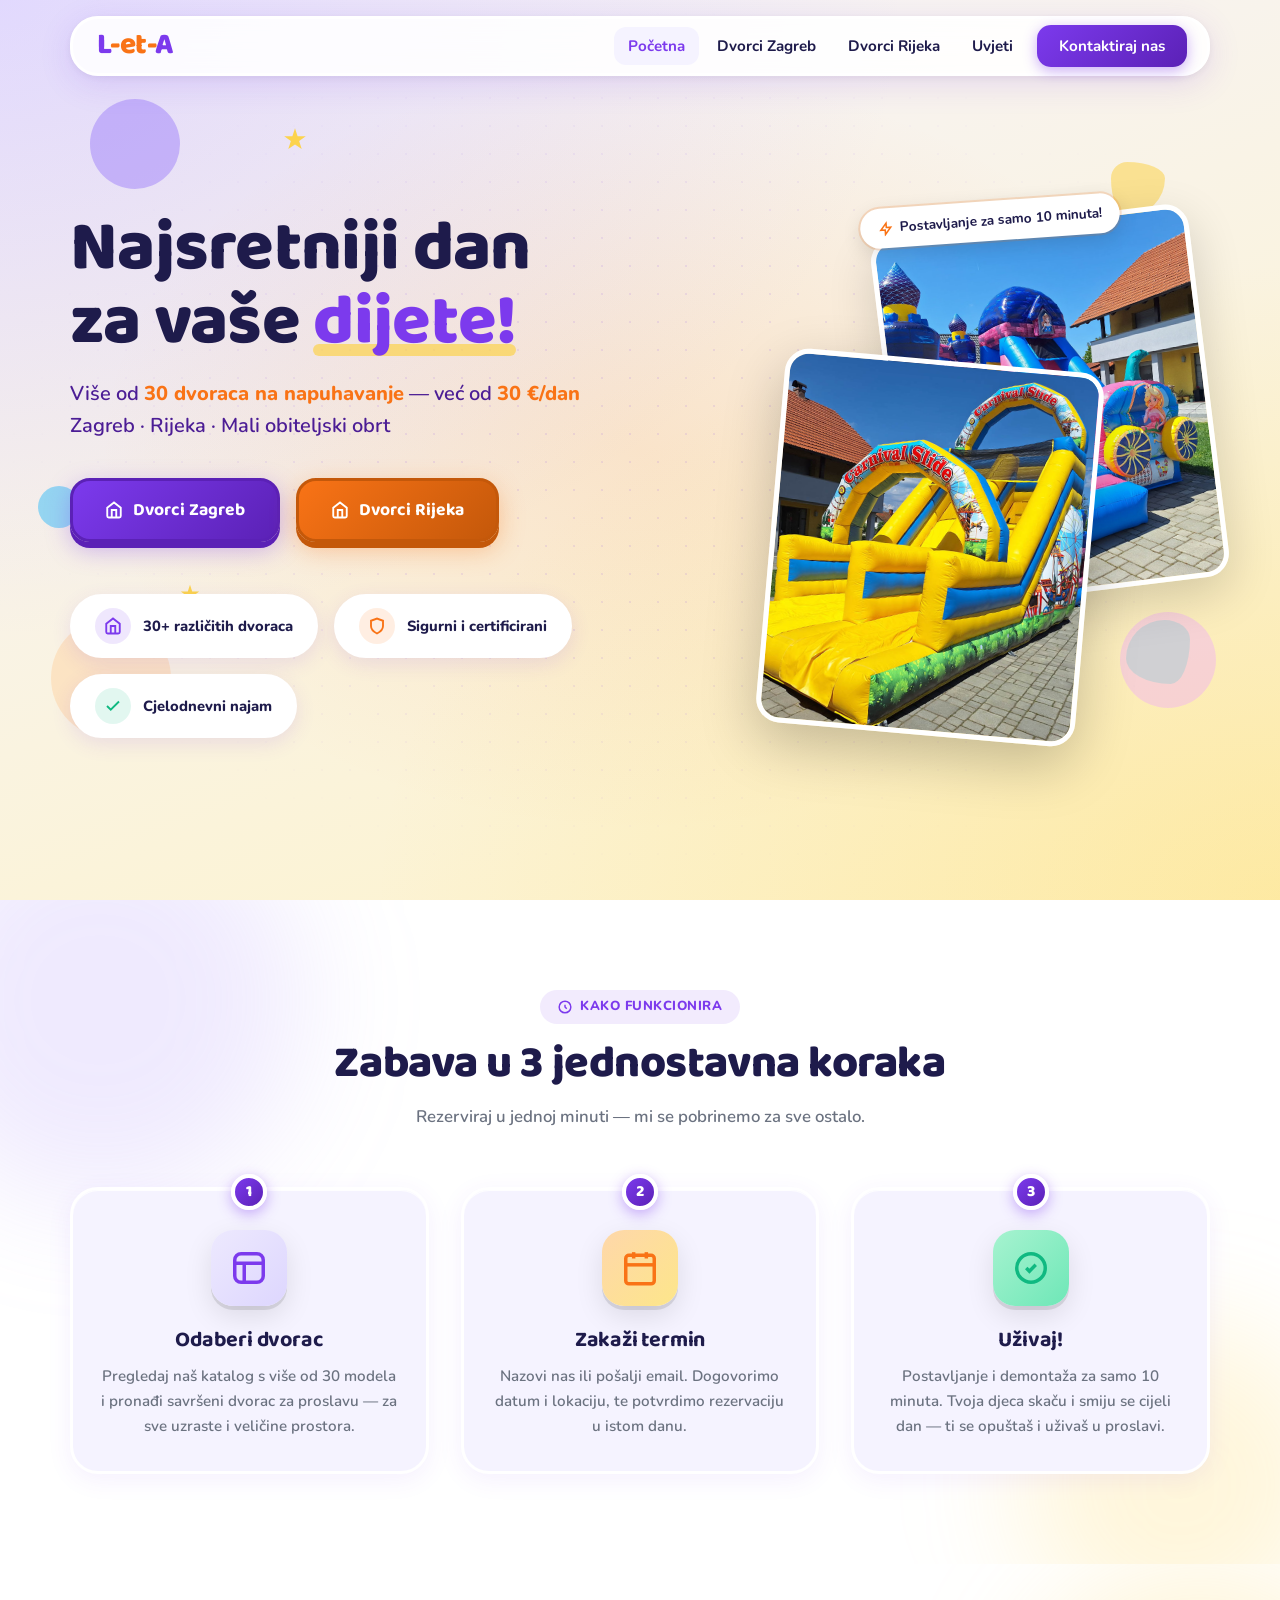
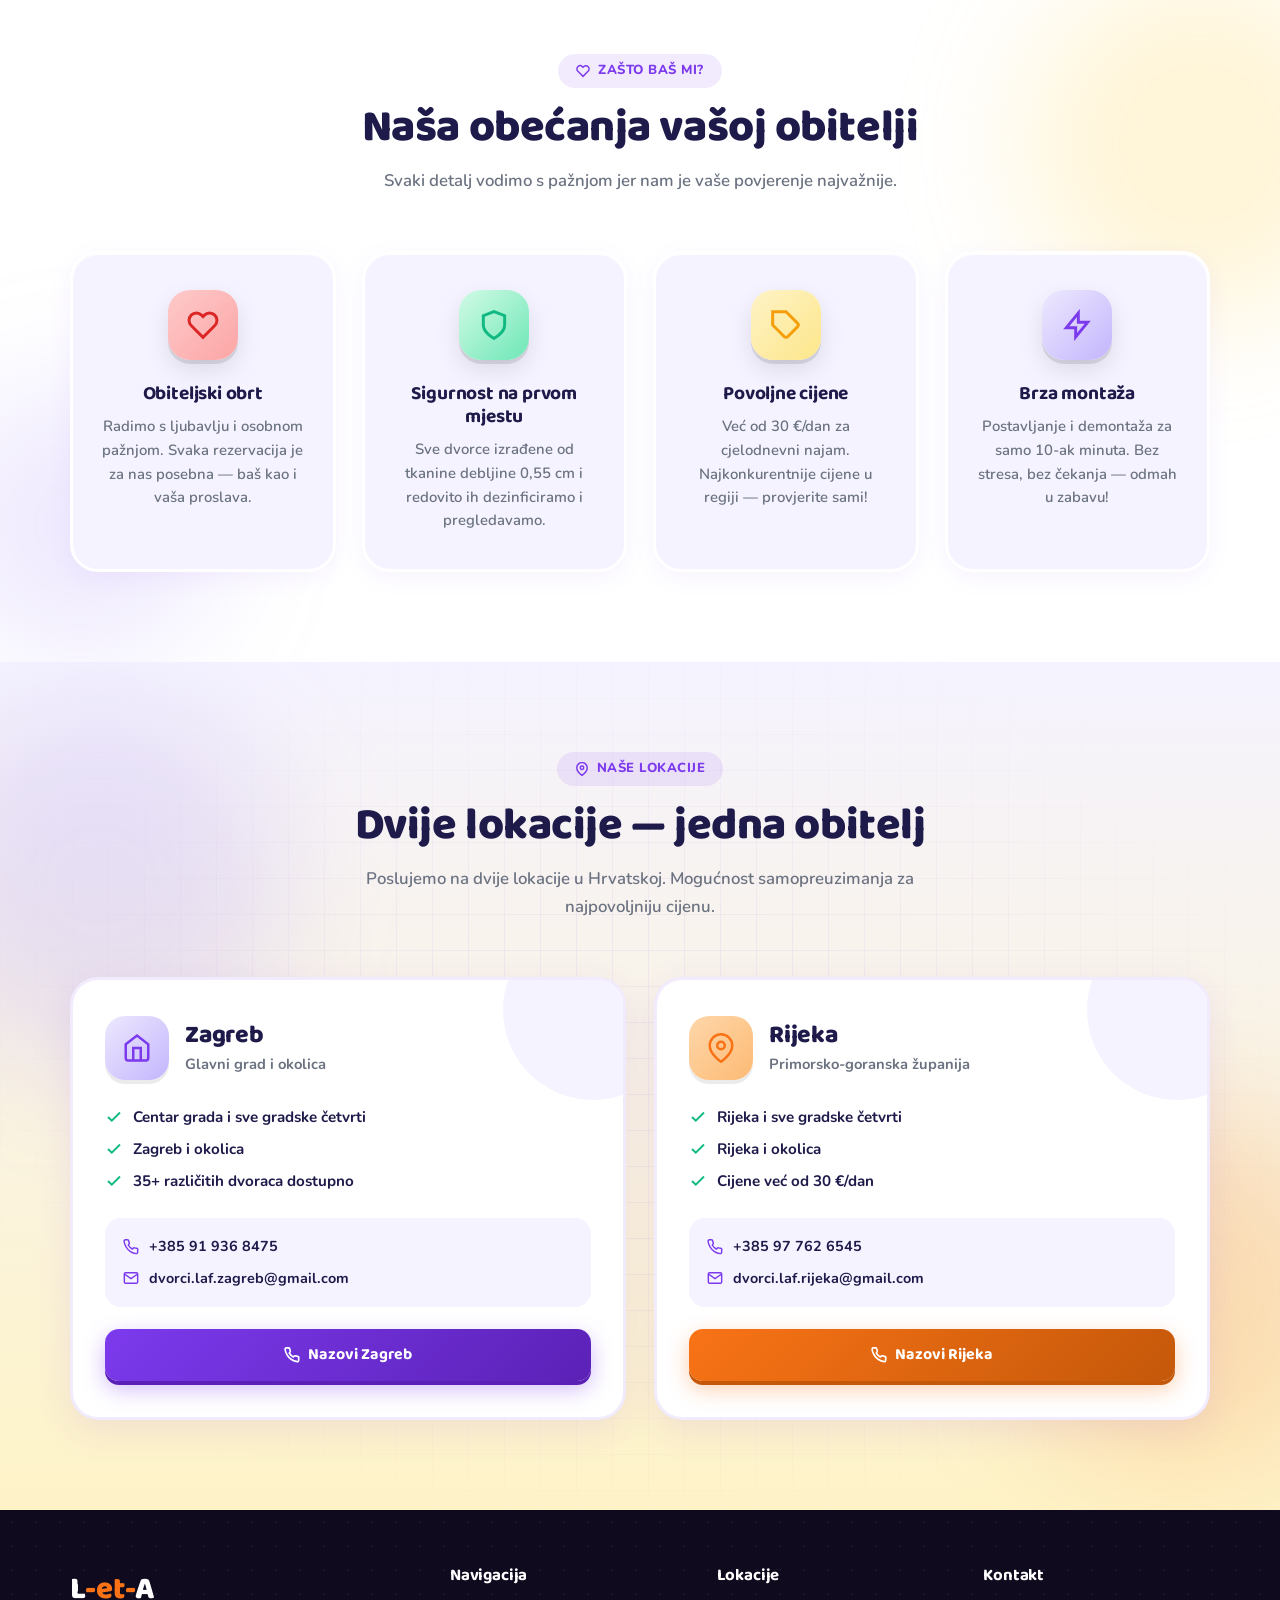
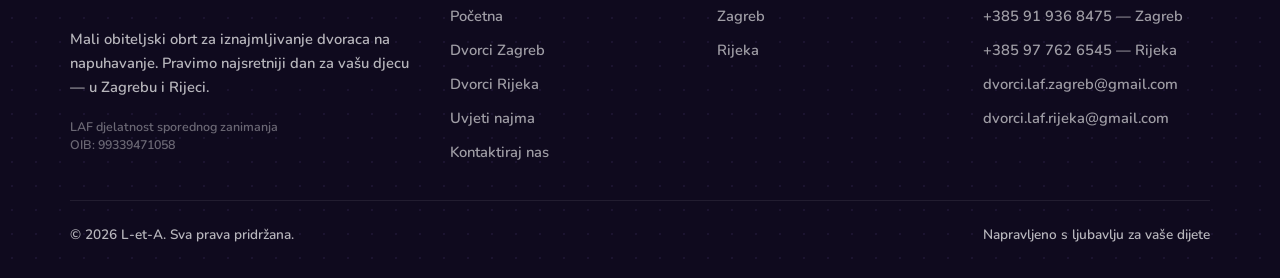
==== commit d09d3ddf: "puuuuno promjena" ====
--- a/index.html
+++ b/index.html
@@ -4,8 +4,8 @@
   <meta charset="UTF-8" />
   <meta name="viewport" content="width=device-width, initial-scale=1.0, viewport-fit=cover" />
   <meta name="theme-color" content="#7C3AED" />
-  <title>L-et-A — Dvorci na napuhavanje | Zagreb · Rijeka · Pirovac</title>
-  <meta name="description" content="Najam dvoraca na napuhavanje od 30€/dan. Više od 30 modela. Postavljanje za 10 minuta. Zagreb, Rijeka i Pirovac." />
+  <title>L-et-A — Dvorci na napuhavanje | Zagreb · Rijeka</title>
+  <meta name="description" content="Najam dvoraca na napuhavanje od 30€/dan. Više od 30 modela. Postavljanje za 10 minuta. Zagreb i Rijeka." />
   <link rel="preconnect" href="https://fonts.googleapis.com" />
   <link rel="preconnect" href="https://fonts.gstatic.com" crossorigin />
   <link href="https://fonts.googleapis.com/css2?family=Baloo+2:wght@500;600;700;800&family=Nunito:wght@400;500;600;700;800&display=swap&subset=latin-ext" rel="stylesheet" />
@@ -18,10 +18,10 @@
     <a href="index.html" class="nav-logo">L<span>-et-</span>A</a>
     <ul class="nav-links" id="navLinks">
       <li><a href="index.html" class="active">Početna</a></li>
-      <li><a href="katalog.html">Dvorci</a></li>
+      <li><a href="katalog.html#zagreb">Dvorci Zagreb</a></li>
+      <li><a href="katalog.html#rijeka">Dvorci Rijeka</a></li>
       <li><a href="uvjeti.html">Uvjeti</a></li>
-      <li><a href="kontakt.html">Kontakt</a></li>
-      <li><a href="#footer" class="btn-nav">Rezerviraj</a></li>
+      <li><a href="kontakt.html" class="btn-nav">Kontaktiraj nas</a></li>
     </ul>
     <button class="hamburger" id="hamburger" aria-label="Otvori izbornik" aria-expanded="false" aria-controls="navLinks">
       <span></span><span></span><span></span>
@@ -53,15 +53,15 @@
 
       <div class="hero-content fade-up">
         <h1>Najsretniji dan<br>za vaše <span class="accent">dijete!</span></h1>
-        <p>Više od <strong>30 dvoraca na napuhavanje</strong> — već od <strong>30 €/dan</strong><br>Zagreb · Rijeka · Pirovac · Mali obiteljski obrt</p>
+        <p>Više od <strong>30 dvoraca na napuhavanje</strong> — već od <strong>30 €/dan</strong><br>Zagreb · Rijeka · Mali obiteljski obrt</p>
         <div class="hero-btns">
-          <a href="katalog.html" class="btn-primary">
+          <a href="katalog.html#zagreb" class="btn-primary">
             <svg width="18" height="18" viewBox="0 0 24 24" fill="none" stroke="currentColor" stroke-width="2.5"><path d="M3 9l9-7 9 7v11a2 2 0 0 1-2 2H5a2 2 0 0 1-2-2z"/><polyline points="9 22 9 12 15 12 15 22"/></svg>
-            Pogledaj dvorce
+            Dvorci Zagreb
           </a>
-          <a href="kontakt.html" class="btn-secondary">
-            <svg width="18" height="18" viewBox="0 0 24 24" fill="none" stroke="currentColor" stroke-width="2.5"><path d="M22 16.92v3a2 2 0 0 1-2.18 2 19.79 19.79 0 0 1-8.63-3.07A19.5 19.5 0 0 1 4.69 12 19.79 19.79 0 0 1 1.61 3.41 2 2 0 0 1 3.6 1.21h3a2 2 0 0 1 2 1.72 12.84 12.84 0 0 0 .7 2.81 2 2 0 0 1-.45 2.11L7.91 9a16 16 0 0 0 6 6l1.27-1.27a2 2 0 0 1 2.11-.45 12.84 12.84 0 0 0 2.81.7A2 2 0 0 1 22 16.92z"/></svg>
-            Rezerviraj
+          <a href="katalog.html#rijeka" class="btn-secondary">
+            <svg width="18" height="18" viewBox="0 0 24 24" fill="none" stroke="currentColor" stroke-width="2.5"><path d="M3 9l9-7 9 7v11a2 2 0 0 1-2 2H5a2 2 0 0 1-2-2z"/><polyline points="9 22 9 12 15 12 15 22"/></svg>
+            Dvorci Rijeka
           </a>
         </div>
         <div class="hero-stats">
@@ -198,12 +198,12 @@
           <svg width="14" height="14" viewBox="0 0 24 24" fill="none" stroke="currentColor" stroke-width="2.5"><path d="M21 10c0 7-9 13-9 13s-9-6-9-13a9 9 0 0 1 18 0z"/><circle cx="12" cy="10" r="3"/></svg>
           Naše lokacije
         </div>
-        <h2 class="section-title">Tri lokacije — jedna obitelj</h2>
-        <p class="section-sub">Poslujemo na tri lokacije u Hrvatskoj. Mogućnost samopreuzimanja za najpovoljniju cijenu.</p>
+        <h2 class="section-title">Dvije lokacije — jedna obitelj</h2>
+        <p class="section-sub">Poslujemo na dvije lokacije u Hrvatskoj. Mogućnost samopreuzimanja za najpovoljniju cijenu.</p>
       </div>
       <div class="areas-grid">
 
-        <div class="area-card fade-up" style="transition-delay:0.05s">
+        <div class="area-card fade-up" id="lokacija-zagreb" style="transition-delay:0.05s">
           <div class="area-card-header">
             <div class="area-icon" style="background:linear-gradient(135deg,#EDE9FE,#C4B5FD)">
               <svg viewBox="0 0 24 24" fill="none" stroke="#7C3AED" stroke-width="2"><path d="M3 9l9-7 9 7v11a2 2 0 0 1-2 2H5a2 2 0 0 1-2-2z"/><polyline points="9 22 9 12 15 12 15 22"/></svg>
@@ -215,7 +215,7 @@
           </div>
           <ul class="area-list">
             <li><svg viewBox="0 0 24 24" fill="none" stroke="currentColor" stroke-width="2.5"><polyline points="20 6 9 17 4 12"/></svg>Centar grada i sve gradske četvrti</li>
-            <li><svg viewBox="0 0 24 24" fill="none" stroke="currentColor" stroke-width="2.5"><polyline points="20 6 9 17 4 12"/></svg>Sesvete, Samobor, Velika Gorica</li>
+            <li><svg viewBox="0 0 24 24" fill="none" stroke="currentColor" stroke-width="2.5"><polyline points="20 6 9 17 4 12"/></svg>Zagreb i okolica</li>
             <li><svg viewBox="0 0 24 24" fill="none" stroke="currentColor" stroke-width="2.5"><polyline points="20 6 9 17 4 12"/></svg>35+ različitih dvoraca dostupno</li>
           </ul>
           <div class="area-contact">
@@ -234,7 +234,7 @@
           </a>
         </div>
 
-        <div class="area-card fade-up" style="transition-delay:0.15s">
+        <div class="area-card fade-up" id="lokacija-rijeka" style="transition-delay:0.15s">
           <div class="area-card-header">
             <div class="area-icon" style="background:linear-gradient(135deg,#FED7AA,#FDBA74)">
               <svg viewBox="0 0 24 24" fill="none" stroke="#F97316" stroke-width="2"><path d="M21 10c0 7-9 13-9 13s-9-6-9-13a9 9 0 0 1 18 0z"/><circle cx="12" cy="10" r="3"/></svg>
@@ -246,7 +246,7 @@
           </div>
           <ul class="area-list">
             <li><svg viewBox="0 0 24 24" fill="none" stroke="currentColor" stroke-width="2.5"><polyline points="20 6 9 17 4 12"/></svg>Rijeka i sve gradske četvrti</li>
-            <li><svg viewBox="0 0 24 24" fill="none" stroke="currentColor" stroke-width="2.5"><polyline points="20 6 9 17 4 12"/></svg>Opatija, Kastav, Viškovo, Bakar</li>
+            <li><svg viewBox="0 0 24 24" fill="none" stroke="currentColor" stroke-width="2.5"><polyline points="20 6 9 17 4 12"/></svg>Rijeka i okolica</li>
             <li><svg viewBox="0 0 24 24" fill="none" stroke="currentColor" stroke-width="2.5"><polyline points="20 6 9 17 4 12"/></svg>Cijene već od 30 €/dan</li>
           </ul>
           <div class="area-contact">
@@ -265,33 +265,6 @@
           </a>
         </div>
 
-        <div class="area-card fade-up" style="transition-delay:0.25s">
-          <div class="area-card-header">
-            <div class="area-icon" style="background:linear-gradient(135deg,#FEF9C3,#FDE68A)">
-              <svg viewBox="0 0 24 24" fill="none" stroke="#F59E0B" stroke-width="2"><circle cx="12" cy="12" r="4"/><line x1="12" y1="2" x2="12" y2="4"/><line x1="12" y1="20" x2="12" y2="22"/><line x1="4.22" y1="4.22" x2="5.64" y2="5.64"/><line x1="18.36" y1="18.36" x2="19.78" y2="19.78"/><line x1="2" y1="12" x2="4" y2="12"/><line x1="20" y1="12" x2="22" y2="12"/><line x1="4.22" y1="19.78" x2="5.64" y2="18.36"/><line x1="18.36" y1="5.64" x2="19.78" y2="4.22"/></svg>
-            </div>
-            <div>
-              <h3>Pirovac</h3>
-              <p class="area-sub">Šibensko-kninska županija</p>
-            </div>
-          </div>
-          <ul class="area-list">
-            <li><svg viewBox="0 0 24 24" fill="none" stroke="currentColor" stroke-width="2.5"><polyline points="20 6 9 17 4 12"/></svg>Pirovac i okolna mjesta</li>
-            <li><svg viewBox="0 0 24 24" fill="none" stroke="currentColor" stroke-width="2.5"><polyline points="20 6 9 17 4 12"/></svg>Idealno za ljetne proslave</li>
-            <li><svg viewBox="0 0 24 24" fill="none" stroke="currentColor" stroke-width="2.5"><polyline points="20 6 9 17 4 12"/></svg>Mogućnost samopreuzimanja</li>
-          </ul>
-          <div class="area-contact">
-            <div class="area-contact-row">
-              <svg viewBox="0 0 24 24" fill="none" stroke="currentColor" stroke-width="2.2"><path d="M22 16.92v3a2 2 0 0 1-2.18 2 19.79 19.79 0 0 1-8.63-3.07A19.5 19.5 0 0 1 4.69 12 19.79 19.79 0 0 1 1.61 3.41 2 2 0 0 1 3.6 1.21h3a2 2 0 0 1 2 1.72 12.84 12.84 0 0 0 .7 2.81 2 2 0 0 1-.45 2.11L7.91 9a16 16 0 0 0 6 6l1.27-1.27a2 2 0 0 1 2.11-.45 12.84 12.84 0 0 0 2.81.7A2 2 0 0 1 22 16.92z"/></svg>
-              <a href="tel:+385919368475">+385 91 936 8475</a>
-            </div>
-          </div>
-          <a href="tel:+385919368475" class="btn-area btn-area-green">
-            <svg width="16" height="16" viewBox="0 0 24 24" fill="none" stroke="currentColor" stroke-width="2.5"><path d="M22 16.92v3a2 2 0 0 1-2.18 2 19.79 19.79 0 0 1-8.63-3.07A19.5 19.5 0 0 1 4.69 12 19.79 19.79 0 0 1 1.61 3.41 2 2 0 0 1 3.6 1.21h3a2 2 0 0 1 2 1.72 12.84 12.84 0 0 0 .7 2.81 2 2 0 0 1-.45 2.11L7.91 9a16 16 0 0 0 6 6l1.27-1.27a2 2 0 0 1 2.11-.45 12.84 12.84 0 0 0 2.81.7A2 2 0 0 1 22 16.92z"/></svg>
-            Nazovi Zagreb
-          </a>
-        </div>
-
       </div>
     </div>
   </section>
@@ -301,24 +274,24 @@
     <div class="footer-inner">
       <div>
         <a href="index.html" class="footer-logo">L<span>-et-</span>A</a>
-        <p class="footer-desc">Mali obiteljski obrt za iznajmljivanje dvoraca na napuhavanje. Pravimo najsretniji dan za vašu djecu — u Zagrebu, Rijeci i Pirovcu.</p>
+        <p class="footer-desc">Mali obiteljski obrt za iznajmljivanje dvoraca na napuhavanje. Pravimo najsretniji dan za vašu djecu — u Zagrebu i Rijeci.</p>
         <p class="footer-business">LAF djelatnost sporednog zanimanja<br>OIB: 99339471058</p>
       </div>
       <div class="footer-col">
         <h4>Navigacija</h4>
         <ul class="footer-links">
           <li><a href="index.html">Početna</a></li>
-          <li><a href="katalog.html">Dvorci</a></li>
+          <li><a href="katalog.html#zagreb">Dvorci Zagreb</a></li>
+          <li><a href="katalog.html#rijeka">Dvorci Rijeka</a></li>
           <li><a href="uvjeti.html">Uvjeti najma</a></li>
-          <li><a href="kontakt.html">Kontakt</a></li>
+          <li><a href="kontakt.html">Kontaktiraj nas</a></li>
         </ul>
       </div>
       <div class="footer-col">
         <h4>Lokacije</h4>
         <ul class="footer-links">
-          <li><a href="index.html#lokacije">Zagreb</a></li>
-          <li><a href="index.html#lokacije">Rijeka</a></li>
-          <li><a href="index.html#lokacije">Pirovac</a></li>
+          <li><a href="index.html#lokacija-zagreb">Zagreb</a></li>
+          <li><a href="index.html#lokacija-rijeka">Rijeka</a></li>
         </ul>
       </div>
       <div class="footer-col">
--- a/css/style.css
+++ b/css/style.css
@@ -1740,15 +1740,15 @@
 .hero-layout .hero-btns { justify-content: flex-start; }
 .hero-layout .hero-stats { justify-content: flex-start; }
 .hero-imgs {
-  flex: 0 0 360px;
+  flex: 0 0 440px;
   position: relative;
-  height: 450px;
+  height: 540px;
 }
 .hero-img-stack { position: relative; width: 100%; height: 100%; }
 .hero-img {
   position: absolute;
-  width: 265px;
-  height: 305px;
+  width: 320px;
+  height: 375px;
   object-fit: cover;
   border-radius: 24px;
   border: 5px solid #fff;
@@ -1793,8 +1793,8 @@
   .hero-layout .hero-content { text-align: center; }
   .hero-layout .hero-btns { justify-content: center; }
   .hero-layout .hero-stats { justify-content: center; }
-  .hero-imgs { flex: none; height: 220px; width: 100%; max-width: 340px; }
-  .hero-img { width: 168px; height: 200px; border-width: 4px; }
+  .hero-imgs { flex: none; height: 260px; width: 100%; max-width: 380px; }
+  .hero-img { width: 196px; height: 230px; border-width: 4px; }
   .hero-img-back { right: 0; top: 8px; }
   .hero-img-front { left: 0; bottom: 0; }
   .hero-img-badge { font-size: 0.76rem; padding: 7px 14px; top: -14px; }
@@ -1942,3 +1942,176 @@
 /* Prevent blue tap highlight flash on mobile */
 .catalog-image,
 .catalog-image-nav { -webkit-tap-highlight-color: transparent; }
+
+/* ─── CITY CONTACT PANELS (kontakt.html redesign) ─── */
+.city-contact-grid {
+  display: grid;
+  grid-template-columns: 1fr 1px 1fr;
+  gap: 0 28px;
+  align-items: stretch;
+  margin-bottom: 40px;
+}
+.city-divider {
+  background: rgba(255,255,255,0.15);
+  border-radius: 2px;
+  align-self: stretch;
+}
+.city-contact-panel {
+  background: rgba(255,255,255,0.07);
+  border: 1px solid rgba(255,255,255,0.12);
+  border-radius: var(--radius-lg);
+  padding: 28px;
+  display: flex;
+  flex-direction: column;
+  gap: 20px;
+}
+.city-panel-header {
+  display: flex;
+  align-items: center;
+  gap: 14px;
+  padding-bottom: 18px;
+  border-bottom: 1px solid rgba(255,255,255,0.1);
+}
+.city-panel-header h2 {
+  font-size: 1.55rem;
+  color: #fff;
+  margin: 0;
+}
+.city-panel-header p {
+  color: rgba(255,255,255,0.55);
+  font-size: 0.9rem;
+  margin: 0;
+}
+.city-panel-icon {
+  width: 52px;
+  height: 52px;
+  border-radius: 14px;
+  display: flex;
+  align-items: center;
+  justify-content: center;
+  flex-shrink: 0;
+}
+.city-panel-zagreb .city-panel-icon { background: rgba(124,58,237,0.25); }
+.city-panel-rijeka .city-panel-icon { background: rgba(249,115,22,0.2); }
+.map-embed-inline {
+  width: 100%;
+  height: 220px;
+  border-radius: var(--radius);
+  border: none;
+  display: block;
+}
+.contact-hash-map {
+  margin-bottom: 32px;
+  display: flex;
+  flex-direction: column;
+  gap: 12px;
+}
+.contact-maps-section { margin: 8px 0; }
+.contact-maps-grid {
+  display: grid;
+  grid-template-columns: 1fr 1fr;
+  gap: 24px;
+}
+.contact-map-col {
+  display: flex;
+  flex-direction: column;
+  gap: 12px;
+}
+.contact-map-title {
+  display: flex;
+  align-items: center;
+  gap: 8px;
+  font-size: 1rem;
+  font-weight: 700;
+  color: rgba(255,255,255,0.85);
+}
+.contact-map-title svg { flex-shrink: 0; opacity: 0.7; }
+
+/* ─── HOW TO BOOK SECTION (kontakt.html) ─── */
+.contact-how-section {
+  padding: 72px 24px;
+  background: var(--bg);
+}
+.contact-how-section .section-inner { max-width: 960px; margin: 0 auto; }
+.contact-how-section .section-title { color: var(--text); }
+.contact-how-section .section-sub   { color: var(--muted); }
+.contact-how-cta {
+  display: flex;
+  gap: 16px;
+  justify-content: center;
+  margin-top: 40px;
+  flex-wrap: wrap;
+}
+
+/* ─── TERMS LOCATION PANELS (uvjeti.html) ─── */
+.terms-locations-grid {
+  display: grid;
+  grid-template-columns: 1fr 1fr;
+  gap: 28px;
+  margin-top: 24px;
+}
+.terms-location-full {
+  background: var(--bg);
+  border: 1.5px solid #DDD6FE;
+  border-radius: var(--radius-lg);
+  overflow: hidden;
+  display: flex;
+  flex-direction: column;
+}
+.terms-location-header {
+  display: flex;
+  align-items: center;
+  gap: 14px;
+  padding: 22px 24px 18px;
+  border-bottom: 1.5px solid #DDD6FE;
+}
+.terms-location-header h3 {
+  font-size: 1.3rem;
+  color: var(--text);
+  margin: 0;
+}
+.terms-location-header p {
+  color: var(--muted);
+  font-size: 0.88rem;
+  margin: 0;
+}
+.terms-location-icon {
+  width: 48px;
+  height: 48px;
+  border-radius: 12px;
+  display: flex;
+  align-items: center;
+  justify-content: center;
+  flex-shrink: 0;
+}
+.terms-location-info {
+  display: flex;
+  flex-direction: column;
+  gap: 10px;
+  padding: 18px 24px;
+}
+.terms-location-row {
+  display: flex;
+  align-items: center;
+  gap: 10px;
+  font-size: 0.92rem;
+  color: var(--text);
+}
+.terms-location-row svg { width: 16px; height: 16px; flex-shrink: 0; color: var(--purple); opacity: 0.8; }
+.terms-location-row a { color: var(--text); text-decoration: none; }
+.terms-location-row a:hover { color: var(--purple); }
+.terms-location-map {
+  width: 100%;
+  height: 220px;
+  border: none;
+  display: block;
+}
+
+@media (max-width: 768px) {
+  .city-contact-grid  { grid-template-columns: 1fr; gap: 20px; }
+  .city-divider       { display: none; }
+  .contact-maps-grid  { grid-template-columns: 1fr; gap: 20px; }
+  .map-embed-inline   { height: 180px; }
+  .terms-locations-grid { grid-template-columns: 1fr; gap: 20px; }
+  .terms-location-map { height: 180px; }
+}
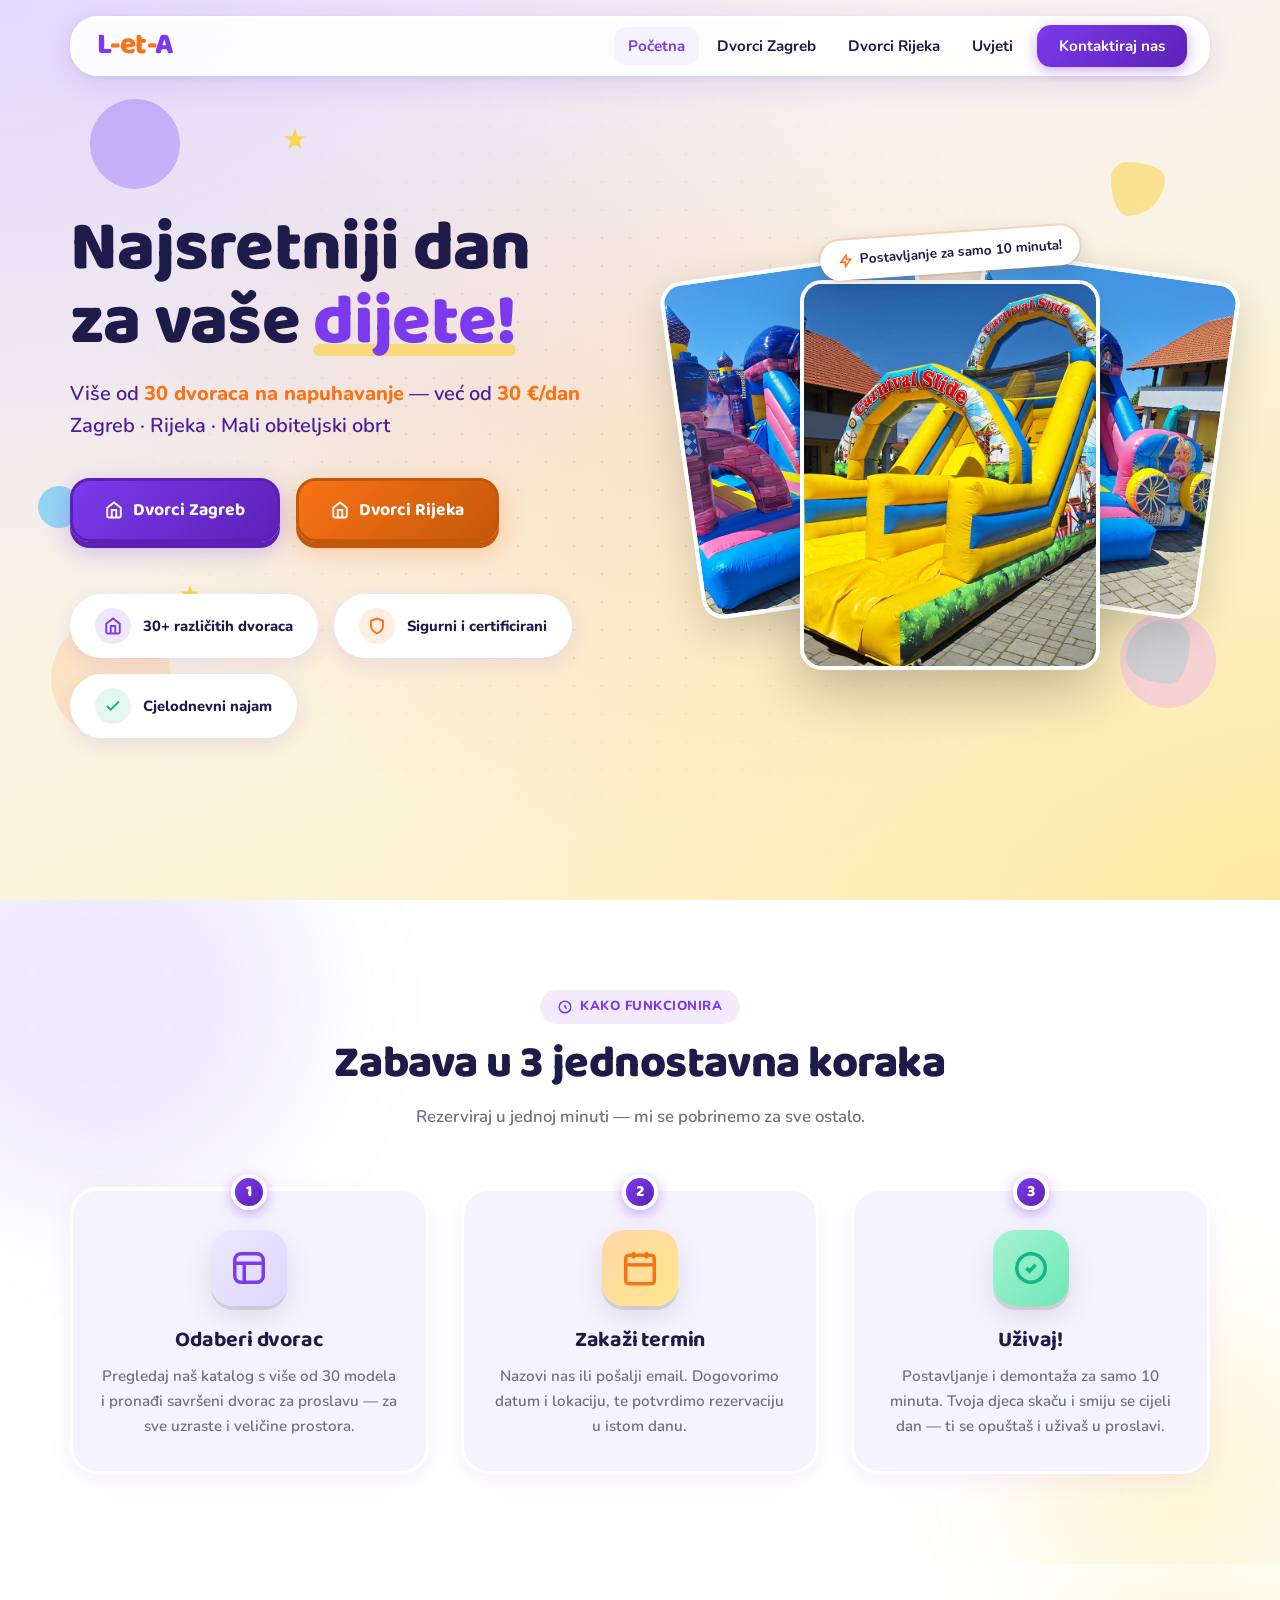
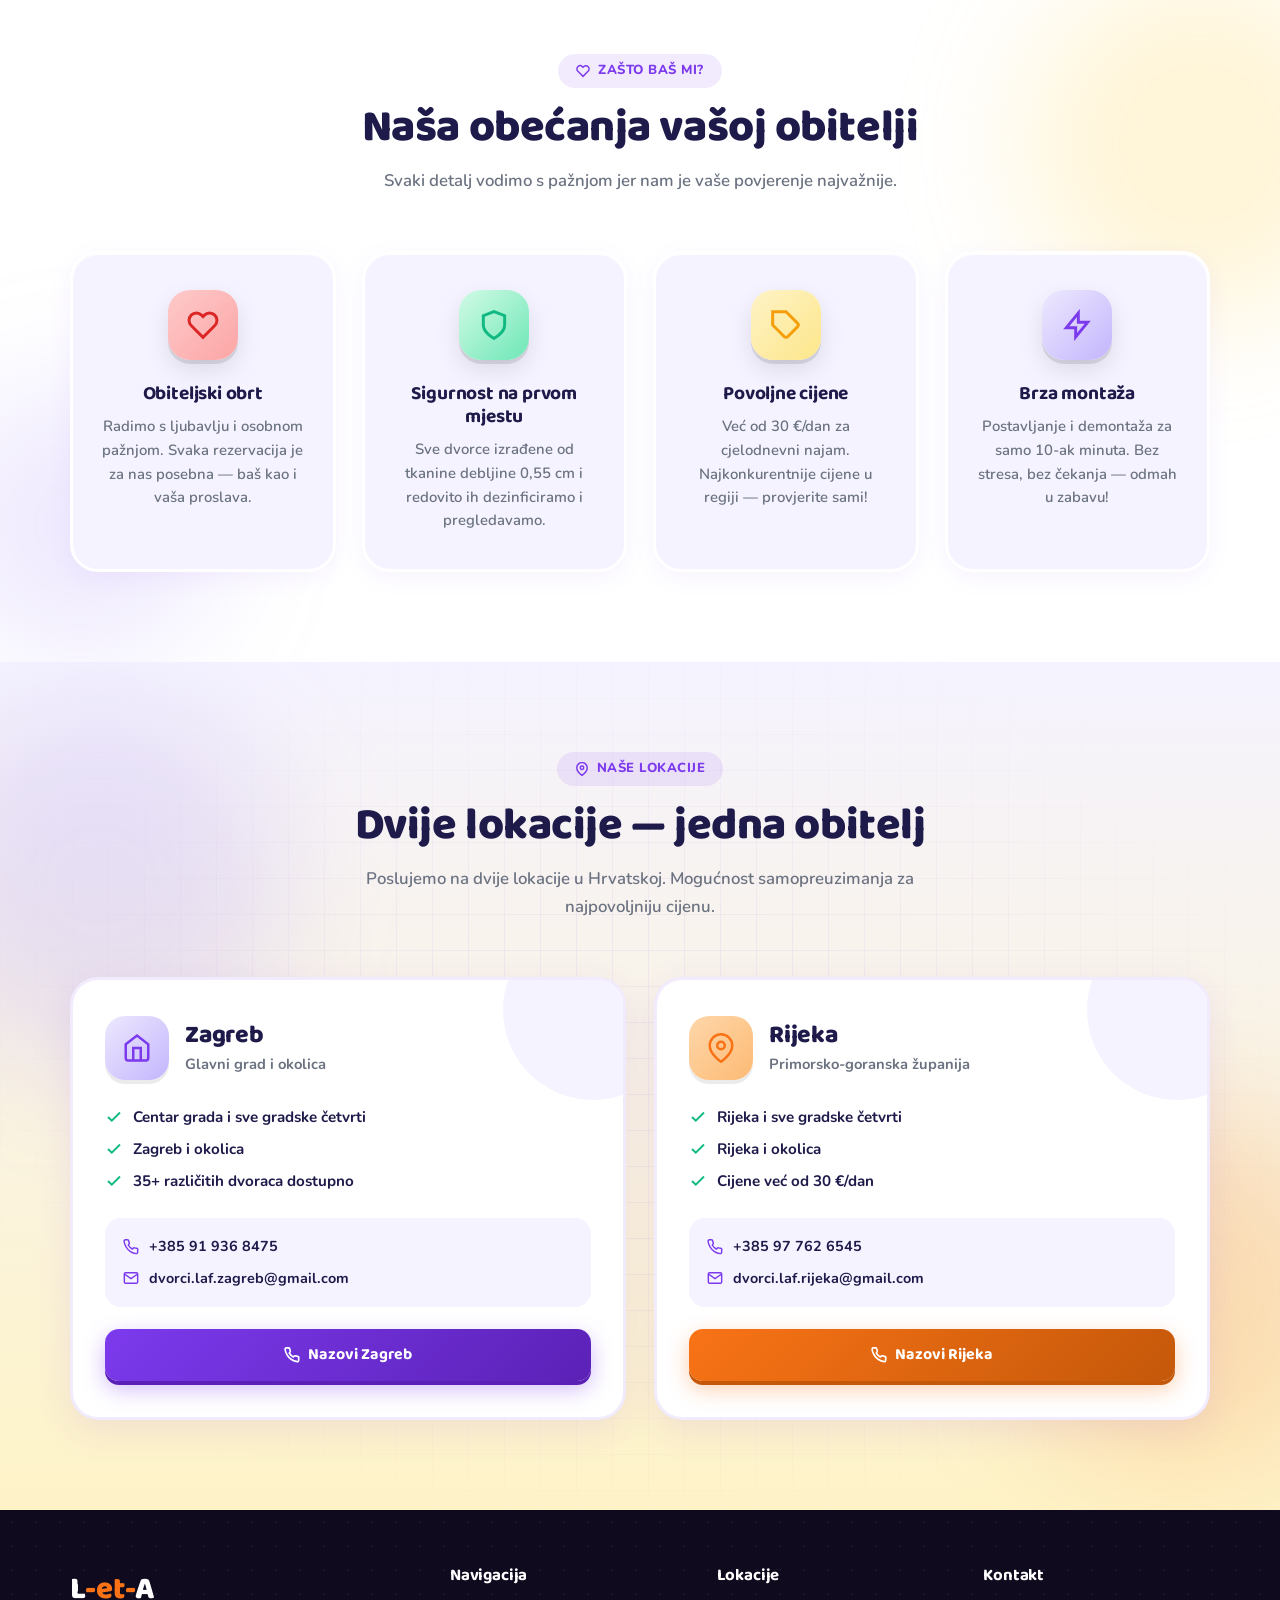
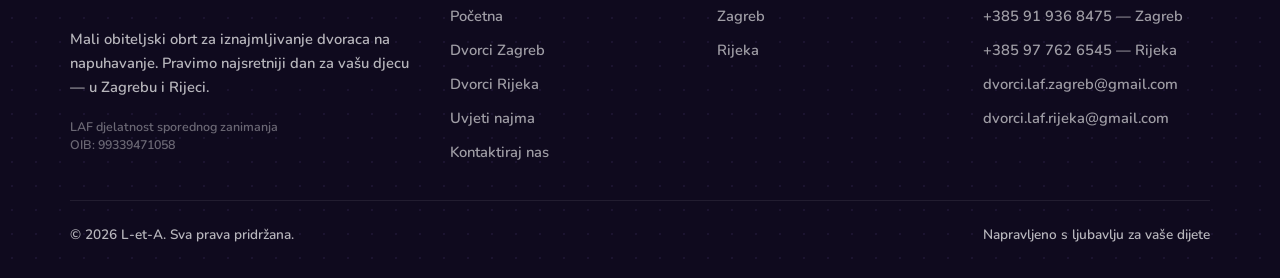
==== commit e09fc207: "finalni dodiri" ====
--- a/index.html
+++ b/index.html
@@ -88,8 +88,9 @@
 
       <div class="hero-imgs fade-up" style="transition-delay:0.15s">
         <div class="hero-img-stack">
-          <img src="images/hero/dvorac_16_02.jpg" class="hero-img hero-img-back" alt="Dvorac na napuhavanje" loading="eager" />
-          <img src="images/hero/dvorac_03_02.jpg" class="hero-img hero-img-front" alt="Dvorac na napuhavanje" loading="eager" />
+          <img src="images/hero/dvorac_16_02.jpg" class="hero-img hero-img-left" alt="Dvorac na napuhavanje" loading="eager" />
+          <img src="images/hero/dvorac_03_02.jpg" class="hero-img hero-img-center" alt="Dvorac na napuhavanje" loading="eager" />
+          <img src="images/hero/dvorac_16_02.jpg" class="hero-img hero-img-right" alt="Dvorac na napuhavanje" loading="eager" />
           <div class="hero-img-badge">
             <svg viewBox="0 0 24 24" fill="none" stroke="currentColor" stroke-width="2.5"><path d="M13 10V3L4 14h7v7l9-11h-7z"/></svg>
             Postavljanje za samo 10 minuta!
@@ -290,8 +291,8 @@
       <div class="footer-col">
         <h4>Lokacije</h4>
         <ul class="footer-links">
-          <li><a href="index.html#lokacija-zagreb">Zagreb</a></li>
-          <li><a href="index.html#lokacija-rijeka">Rijeka</a></li>
+          <li><a href="kontakt.html#zagreb">Zagreb</a></li>
+          <li><a href="kontakt.html#rijeka">Rijeka</a></li>
         </ul>
       </div>
       <div class="footer-col">
--- a/css/style.css
+++ b/css/style.css
@@ -1740,33 +1740,42 @@
 .hero-layout .hero-btns { justify-content: flex-start; }
 .hero-layout .hero-stats { justify-content: flex-start; }
 .hero-imgs {
-  flex: 0 0 440px;
+  flex: 0 0 520px;
   position: relative;
-  height: 540px;
+  height: 560px;
 }
 .hero-img-stack { position: relative; width: 100%; height: 100%; }
 .hero-img {
   position: absolute;
-  width: 320px;
-  height: 375px;
   object-fit: cover;
-  border-radius: 24px;
-  border: 5px solid #fff;
-}
-.hero-img-back {
-  top: 15px; right: 0;
-  transform: rotate(-7deg);
-  box-shadow: 0 16px 48px rgba(0,0,0,0.16);
-}
-.hero-img-front {
-  bottom: 10px; left: 0;
-  transform: rotate(5deg);
-  box-shadow: 0 20px 56px rgba(0,0,0,0.22);
-  z-index: 2;
+  border-radius: 22px;
+  border: 4px solid #fff;
+  transition: transform 0.4s ease;
+}
+.hero-img-left {
+  width: 260px; height: 340px;
+  left: -10px; top: 70px;
+  transform: rotate(-8deg);
+  box-shadow: 0 14px 40px rgba(0,0,0,0.16);
+  z-index: 1;
+}
+.hero-img-center {
+  width: 300px; height: 390px;
+  left: 50%; top: 50%;
+  transform: translate(-50%, -50%);
+  box-shadow: 0 20px 56px rgba(0,0,0,0.24);
+  z-index: 3;
+}
+.hero-img-right {
+  width: 260px; height: 340px;
+  right: -10px; top: 70px;
+  transform: rotate(8deg);
+  box-shadow: 0 14px 40px rgba(0,0,0,0.16);
+  z-index: 1;
 }
 .hero-img-badge {
   position: absolute;
-  top: -4px; left: 50%;
+  top: 38px; left: 50%;
   transform: translateX(-50%) rotate(-4deg);
   z-index: 10;
   background: #fff;
@@ -1793,10 +1802,10 @@
   .hero-layout .hero-content { text-align: center; }
   .hero-layout .hero-btns { justify-content: center; }
   .hero-layout .hero-stats { justify-content: center; }
-  .hero-imgs { flex: none; height: 260px; width: 100%; max-width: 380px; }
-  .hero-img { width: 196px; height: 230px; border-width: 4px; }
-  .hero-img-back { right: 0; top: 8px; }
-  .hero-img-front { left: 0; bottom: 0; }
+  .hero-imgs { flex: none; height: 250px; width: 100%; max-width: 380px; }
+  .hero-img-left { width: 150px; height: 195px; left: -5px; top: 28px; border-width: 3px; }
+  .hero-img-center { width: 175px; height: 225px; border-width: 3px; }
+  .hero-img-right { width: 150px; height: 195px; right: -5px; top: 28px; border-width: 3px; }
   .hero-img-badge { font-size: 0.76rem; padding: 7px 14px; top: -14px; }
 }
 
@@ -1944,17 +1953,25 @@
 .catalog-image-nav { -webkit-tap-highlight-color: transparent; }
 
 /* ─── CITY CONTACT PANELS (kontakt.html redesign) ─── */
-.city-contact-grid {
-  display: grid;
-  grid-template-columns: 1fr 1px 1fr;
-  gap: 0 28px;
+.city-sections-wrapper {
+  display: flex;
   align-items: stretch;
+  gap: 0;
   margin-bottom: 40px;
 }
+.city-section {
+  flex: 1;
+  display: flex;
+  flex-direction: column;
+  gap: 24px;
+}
 .city-divider {
+  width: 1px;
   background: rgba(255,255,255,0.15);
   border-radius: 2px;
   align-self: stretch;
+  margin: 0 28px;
+  flex-shrink: 0;
 }
 .city-contact-panel {
   background: rgba(255,255,255,0.07);
@@ -2000,19 +2017,7 @@
   border: none;
   display: block;
 }
-.contact-hash-map {
-  margin-bottom: 32px;
-  display: flex;
-  flex-direction: column;
-  gap: 12px;
-}
-.contact-maps-section { margin: 8px 0; }
-.contact-maps-grid {
-  display: grid;
-  grid-template-columns: 1fr 1fr;
-  gap: 24px;
-}
-.contact-map-col {
+.city-map-block {
   display: flex;
   flex-direction: column;
   gap: 12px;
@@ -2108,9 +2113,8 @@
 }
 
 @media (max-width: 768px) {
-  .city-contact-grid  { grid-template-columns: 1fr; gap: 20px; }
-  .city-divider       { display: none; }
-  .contact-maps-grid  { grid-template-columns: 1fr; gap: 20px; }
+  .city-sections-wrapper { flex-direction: column; }
+  .city-divider          { display: none; }
   .map-embed-inline   { height: 180px; }
   .terms-locations-grid { grid-template-columns: 1fr; gap: 20px; }
   .terms-location-map { height: 180px; }
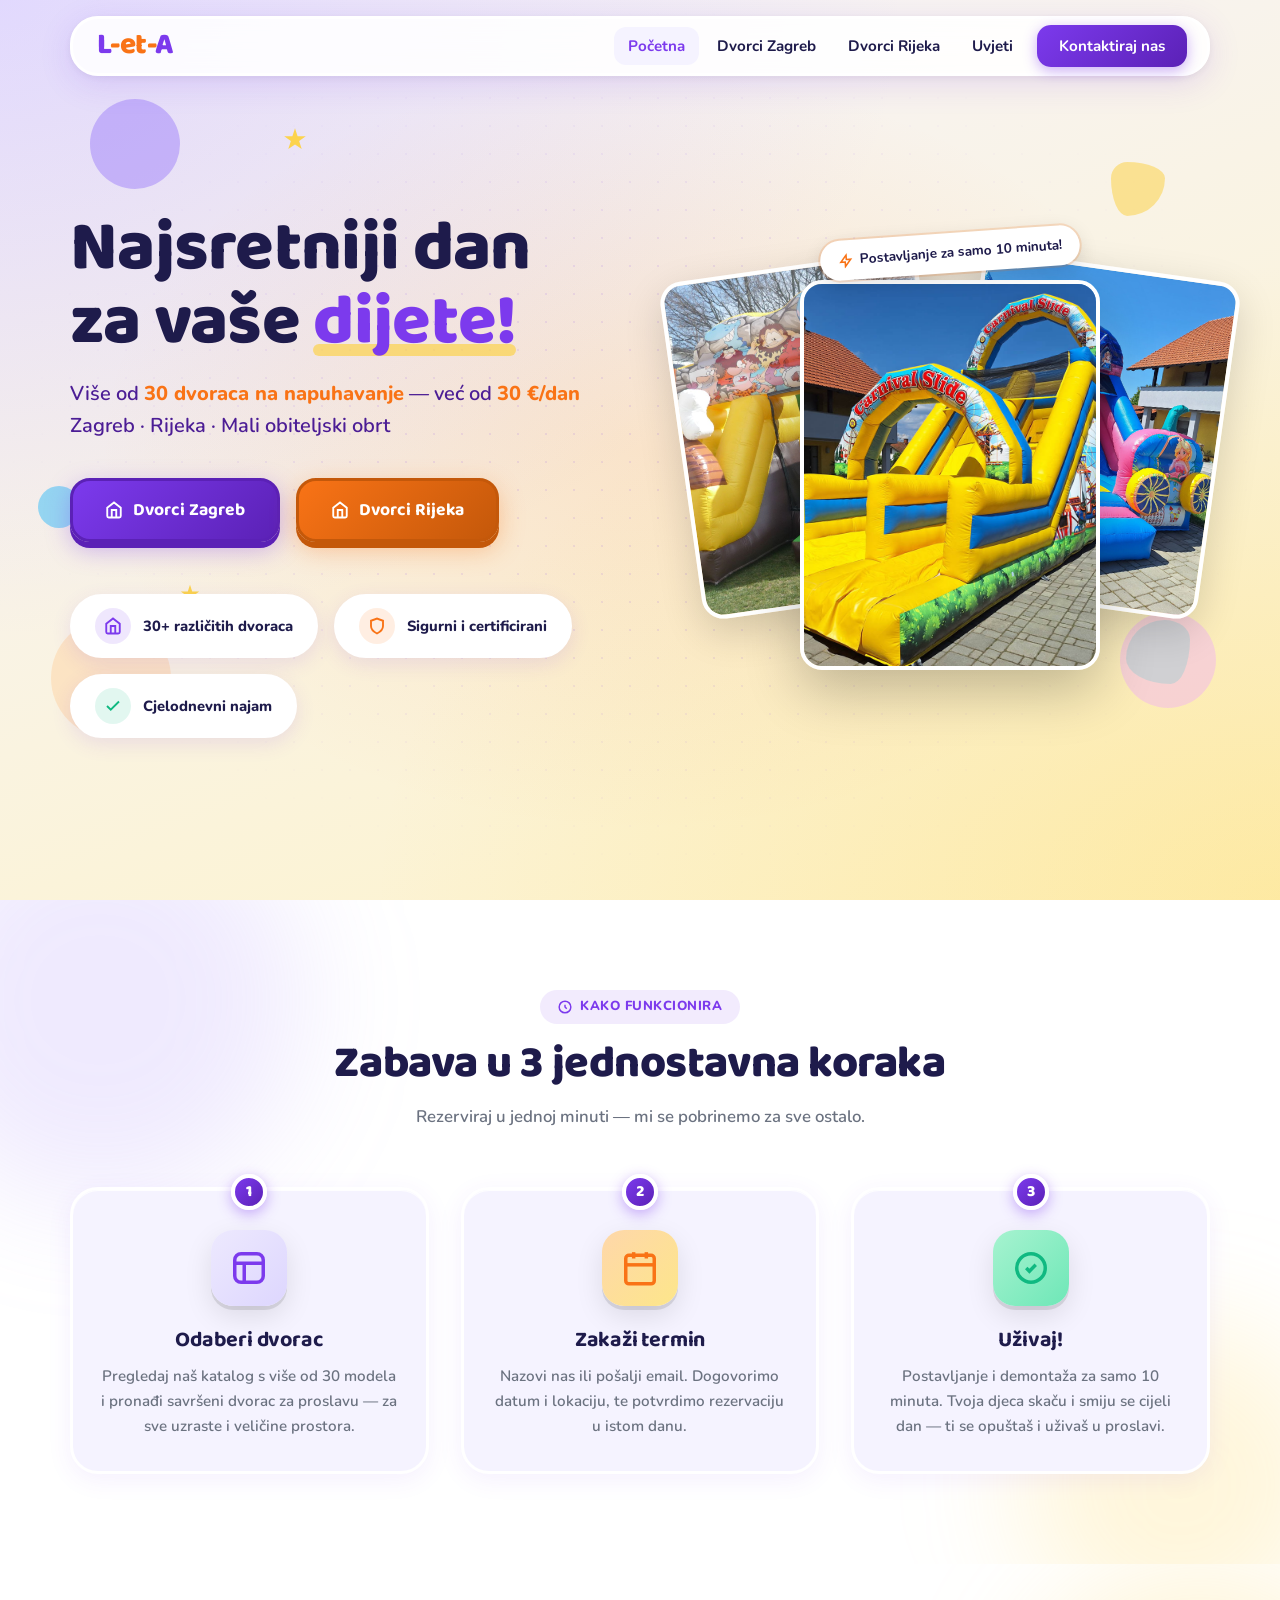
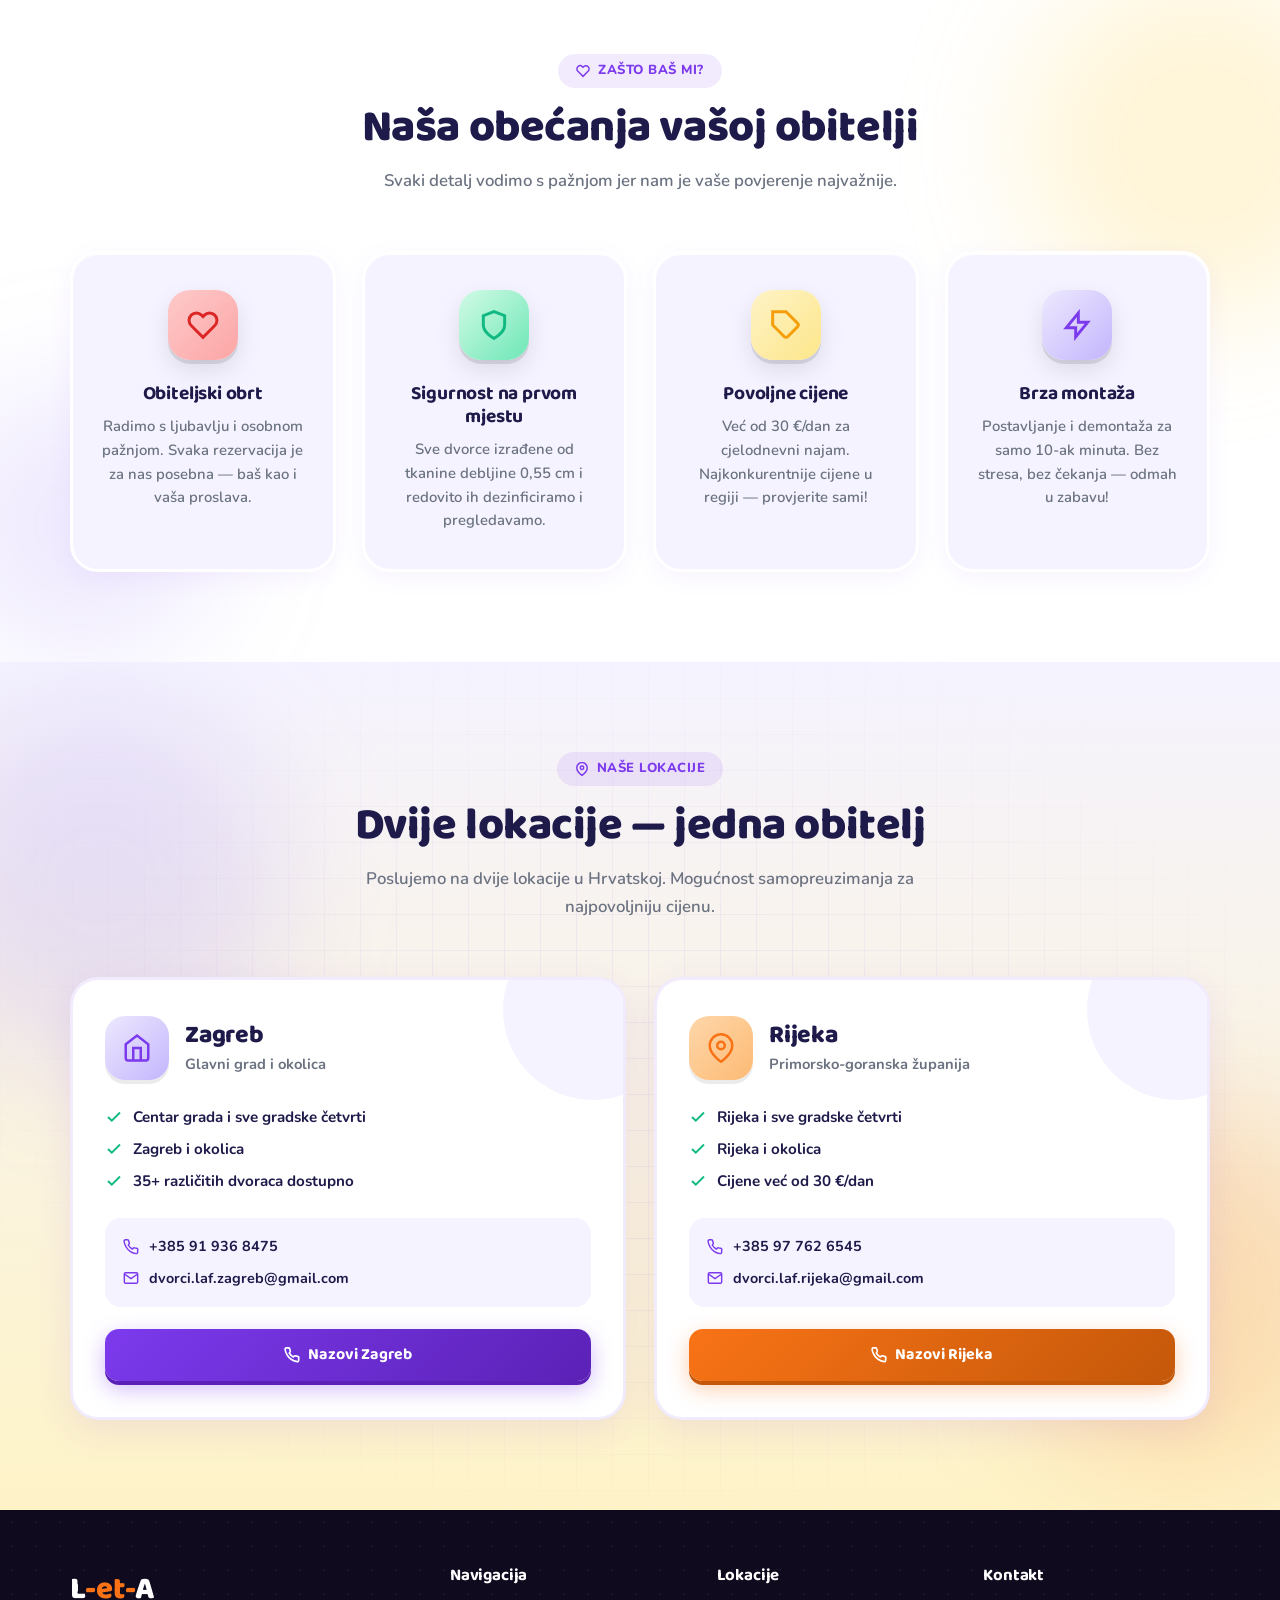
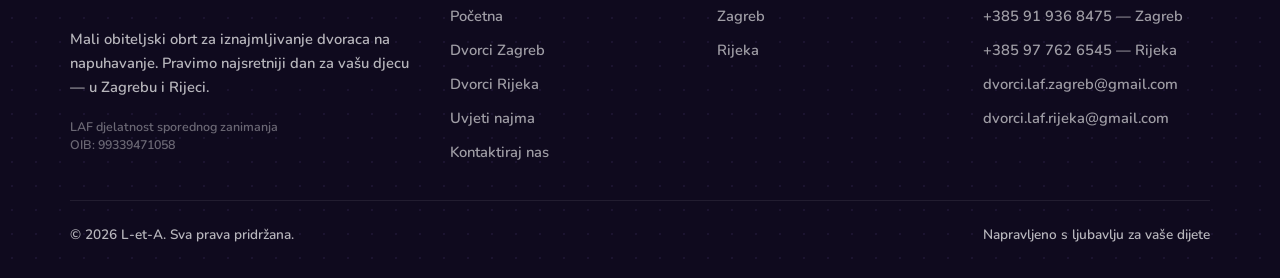
==== commit ec136fbf: "hero promjene" ====
--- a/index.html
+++ b/index.html
@@ -88,9 +88,9 @@
 
       <div class="hero-imgs fade-up" style="transition-delay:0.15s">
         <div class="hero-img-stack">
-          <img src="images/hero/dvorac_16_02.jpg" class="hero-img hero-img-left" alt="Dvorac na napuhavanje" loading="eager" />
-          <img src="images/hero/dvorac_03_02.jpg" class="hero-img hero-img-center" alt="Dvorac na napuhavanje" loading="eager" />
-          <img src="images/hero/dvorac_16_02.jpg" class="hero-img hero-img-right" alt="Dvorac na napuhavanje" loading="eager" />
+          <img src="images/hero/hero3.jpg" class="hero-img hero-img-left" alt="Dvorac na napuhavanje" loading="eager" style="transform:rotate(-8deg) scaleX(-1)" />
+          <img src="images/hero/hero1.jpg" class="hero-img hero-img-center" alt="Dvorac na napuhavanje" loading="eager" />
+          <img src="images/hero/hero2.jpg" class="hero-img hero-img-right" alt="Dvorac na napuhavanje" loading="eager" />
           <div class="hero-img-badge">
             <svg viewBox="0 0 24 24" fill="none" stroke="currentColor" stroke-width="2.5"><path d="M13 10V3L4 14h7v7l9-11h-7z"/></svg>
             Postavljanje za samo 10 minuta!
